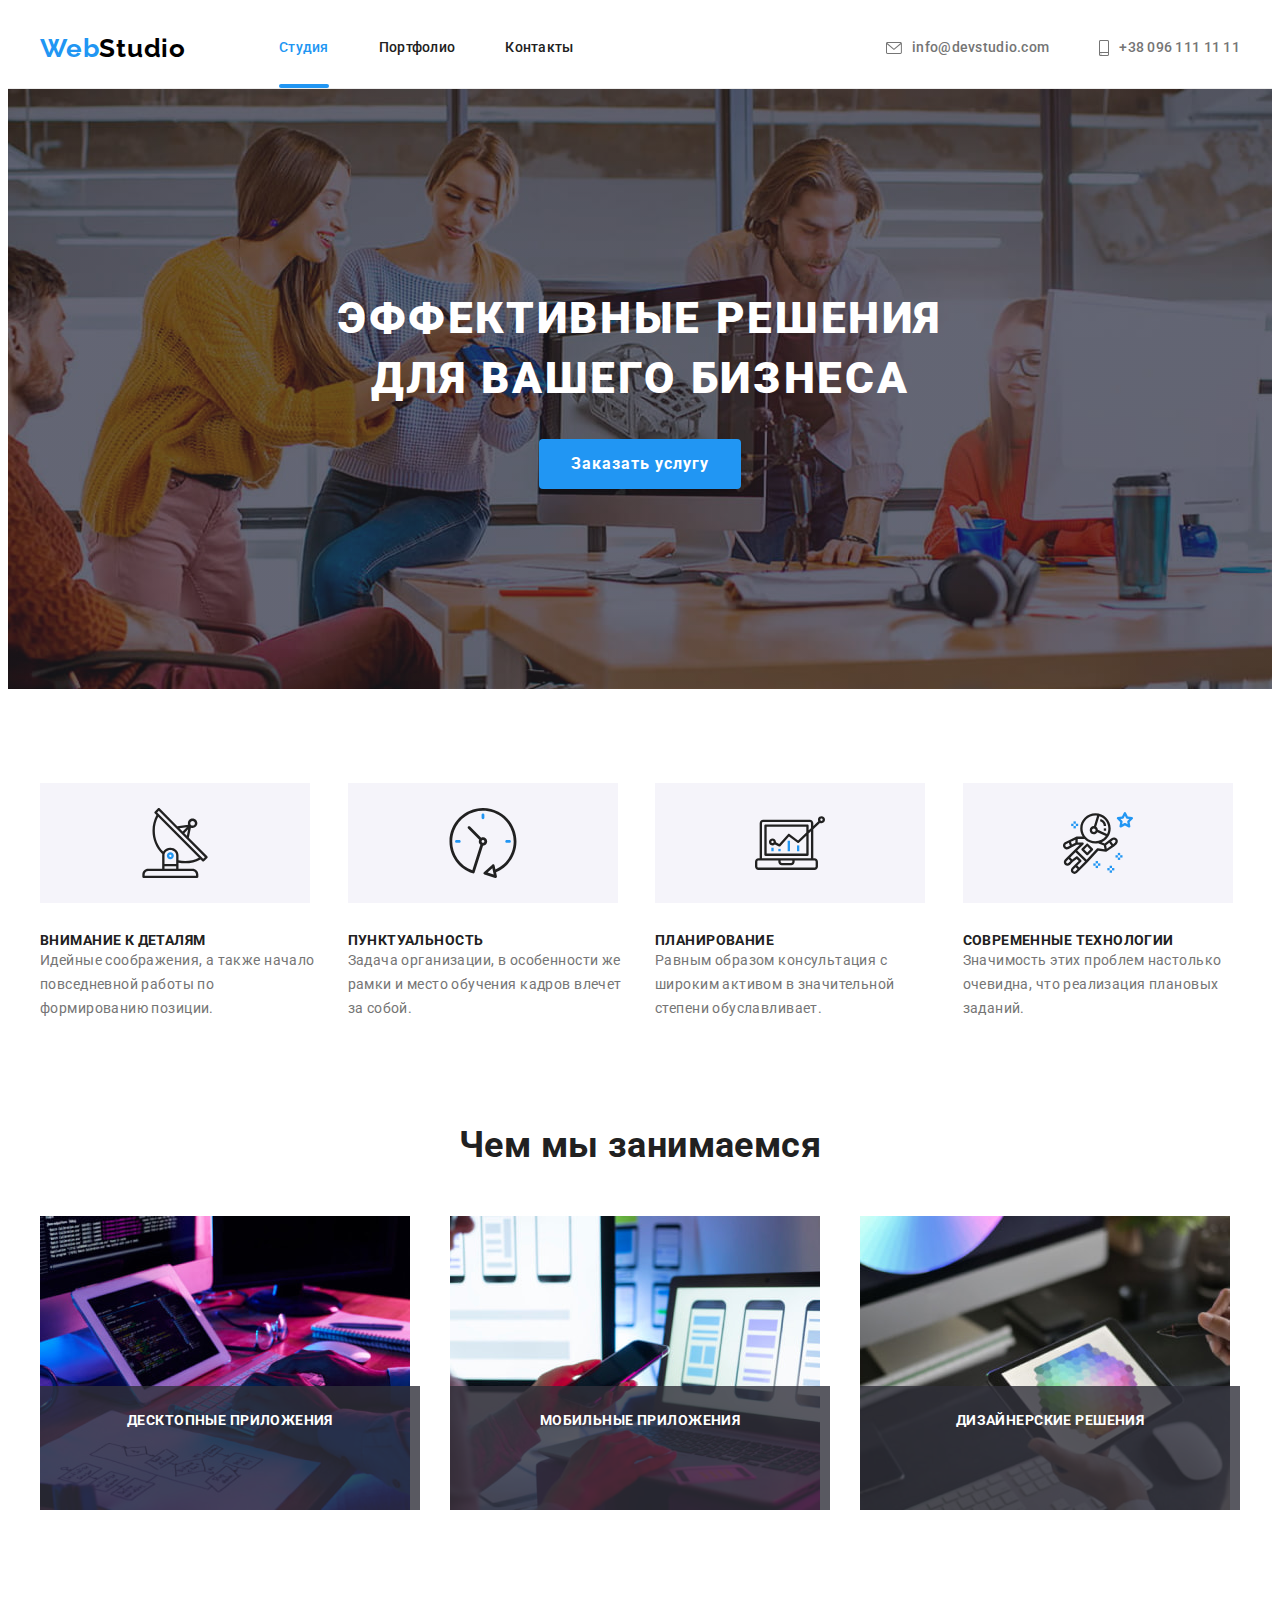
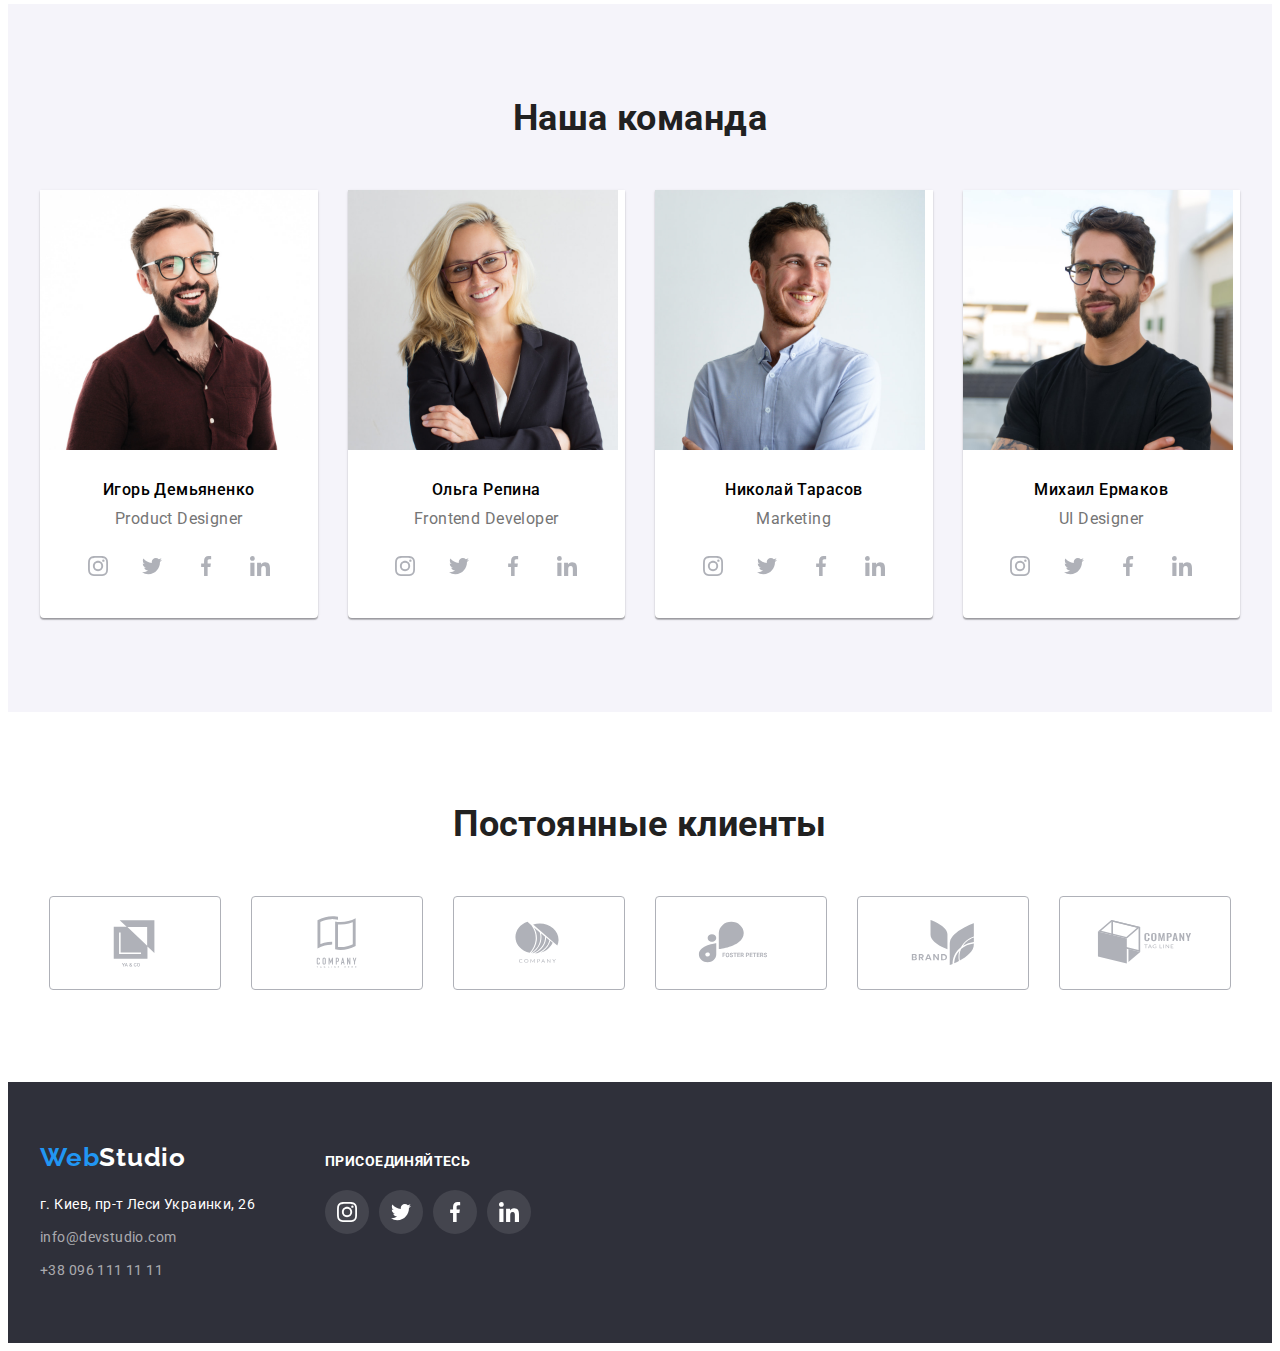
==== index.html @ 0c21b5f6 "Initial commit" ====
<!DOCTYPE html>
<html lang="en">
  <head>
    <meta charset="UTF-8" />
    <meta http-equiv="X-UA-Compatible" content="IE=edge" />
    <meta name="viewport" content="width=device-width, initial-scale=1.0" />
    <title>Web Studio</title>
    <!-- Project fonts -->
    <link rel="preconnect" href="https://fonts.googleapis.com" />
    <link rel="preconnect" href="https://fonts.gstatic.com" crossorigin />
    <link
      href="https://fonts.googleapis.com/css2?family=Raleway:wght@700&family=Roboto:wght@400;500;700;900&display=swap"
      rel="stylesheet"
    />
    <!-- Normalize -->
    <link
      rel="stylesheet"
      href="https://cdnjs.cloudflare.com/ajax/libs/modern-normalize/1.1.0/modern-normalize.min.css"
      integrity="sha512-wpPYUAdjBVSE4KJnH1VR1HeZfpl1ub8YT/NKx4PuQ5NmX2tKuGu6U/JRp5y+Y8XG2tV+wKQpNHVUX03MfMFn9Q=="
      crossorigin="anonymous"
      referrerpolicy="no-referrer"
    />
    <!-- Custom styles -->
    <link rel="stylesheet" href="./css/styles.css" />
  </head>
  <body>
    <!-- Шапка  сайту-->
    <header class="header">
      <div class="container header-container">
        <a href="./index.html" class="logo">Web<span class="logo-black">Studio</span> </a>
        <nav class="navigator">
          <ul class="list">
            <li class="item">
              <a class="link current" href="./index.html">Студия</a>
            </li>
            <li class="item">
              <a class="link" href="./portfolio.html">Портфолио</a>
            </li>
            <li class="item">
              <a class="link" href="#contacts">Контакты</a></li>
          </ul>
        </nav>
        <ul class="list contacts-list">
          <li class="contacts-item">
            <a class="contacts" href="mailto:info@devstudio.com">
              <svg class="contacts-icon" width="16px" height="12px">
                <use href="./images/sprite.svg#icon-envelope "></use>
              </svg>
              info@devstudio.com</a
            >
          </li>
          <li class="contacts-item">
            <a class="contacts" href="tel:380961111111">
              <svg class="contacts-icon" width="10px" height="16px">
                <use href="./images/sprite.svg#icon-smartphone "></use>
              </svg>
              +38 096 111 11 11</a
            >
          </li>
        </ul>
      </div>
    </header>
    <main class="main">
      <!-- Секція "герой" -->
      <section class="hero">
        <div class="container">
          <h1 class="hero-title">Эффективные решения для вашего бизнеса</h1>
          <button class="hero-btn" type="button" name="order" data-modal-open>
            Заказать услугу
          </button>
          <div class="backdrop is-hidden" data-modal>
            <div class="modal">
              <button class="modal-btn" data-modal-close>
                <svg class="modbtn" width="11px" height="11px">
                  <use href="./images/sprite.svg#icon-vector"></use>
                </svg>
              </button>
            </div>
            <!-- <div class="modal-form"></div> -->
          </div>
        </div>
      </section>
      <!-- Секція "переваги" (назва секції прихована)-->
      <section class="advantage">
        <div class="container">
          <h2 class="section-title invisible">Преимущества</h2>
          <ul class="list adv grid">
            <li class="item grid-item">
              <div class="picture-box">
                <svg class="adv-icon" width="70" height="70">
                  <use href="./images/sprite.svg#icon-antenna"></use>
                </svg>
              </div>
              <h3 class="title">Внимание к деталям</h3>
              <p class="text">
                Идейные соображения, а также начало повседневной работы по формированию позиции.
              </p>
            </li>
            <li class="item grid-item">
              <div class="picture-box">
                <svg class="adv-icon" width="70" height="70">
                  <use href="./images/sprite.svg#icon-clock"></use>
                </svg>
              </div>
              <h3 class="title">Пунктуальность</h3>
              <p class="text">
                Задача организации, в особенности же рамки и место обучения кадров влечет за собой.
              </p>
            </li>
            <li class="item grid-item">
              <div class="picture-box">
                <svg class="adv-icon" width="70" height="70">
                  <use href="./images/sprite.svg#icon-diagram"></use>
                </svg>
              </div>
              <h3 class="title">Планирование</h3>
              <p class="text">
                Равным образом консультация с широким активом в значительной степени обуславливает.
              </p>
            </li>
            <li class="item grid-item">
              <div class="picture-box">
                <svg class="adv-icon" width="70" height="70">
                  <use href="./images/sprite.svg#icon-astronaut"></use>
                </svg>
              </div>
              <h3 class="title">Современные технологии</h3>
              <p class="text">
                Значимость этих проблем настолько очевидна, что реализация плановых заданий.
              </p>
            </li>
          </ul>
        </div>
      </section>
      <!-- Секція "Чим ми займаємось" -->
      <section class="works">
        <div class="container">
          <h2 class="section-title">Чем мы занимаемся</h2>
          <ul class="list work grid">
            <li class="grid-item">
              <img class="pic" src="./images/work/img1.jpg" alt="Web development" width="370" />
              <p class="title">десктопные приложения</p>
            </li>
            <li class="grid-item">
              <img src="./images/work/img2.jpg" alt="Mobile applications" width="370" />
              <p class="title">мобильные приложения</p>
            </li>
            <li class="grid-item">
              <img src="./images/work/img3.jpg" alt="Design" width="370" />
              <p class="title">дизайнерские решения</p>
            </li>
          </ul>
        </div>
      </section>
      <!-- Секція "команда" -->
      <section class="comand">
        <div class="container">
          <h2 class="section-title">Наша команда</h2>
          <ul class="list ccards grid">
            <li class="ccard grid-item">
              <img src="./images/comand/img1.jpg" alt="photo by Igor Demyanenko" width="270" />
              <div class="person">
                <h3 class="name">Игорь Демьяненко</h3>
                <p class="prof" lang="en">Product Designer</p>
                <ul class="social list">
                  <li class="social-item">
                    <a
                      class="social-link"
                      href=""
                      target="_blank"
                      rel="noopener noreferrer"
                      aria-label="Instagram"
                    >
                      <svg class="social-icon" width="20" height="20">
                        <use href="./images/sprite.svg#icon-instagram"></use>
                      </svg>
                    </a>
                  </li>
                  <li class="social-item">
                    <a
                      class="social-link"
                      href=""
                      target="_blank"
                      rel="noopener noreferrer"
                      aria-label="twitter"
                    >
                      <svg class="social-icon" width="20" height="20">
                        <use href="./images/sprite.svg#icon-twitter"></use>
                      </svg>
                    </a>
                  </li>
                  <li class="social-item">
                    <a
                      class="social-link"
                      href=""
                      target="_blank"
                      rel="noopener noreferrer"
                      aria-label="facebook"
                    >
                      <svg class="social-icon" width="20" height="20">
                        <use href="./images/sprite.svg#icon-facebook"></use>
                      </svg>
                    </a>
                  </li>
                  <li class="social-item">
                    <a
                      class="social-link"
                      href=""
                      target="_blank"
                      rel="noopener noreferrer"
                      aria-label="linkedin"
                    >
                      <svg class="social-icon" width="20" height="20">
                        <use href="./images/sprite.svg#icon-linkedin"></use>
                      </svg>
                    </a>
                  </li>
                </ul>
              </div>
            </li>
            <li class="ccard grid-item">
              <img src="./images/comand/img2.jpg" alt="photo by Olga Repina" width="270" />
              <div class="person">
                <h3 class="name">Ольга Репина</h3>
                <p class="prof" lang="en">Frontend Developer</p>
                <ul class="social list">
                  <li class="social-item">
                    <a
                      class="social-link"
                      href=""
                      target="_blank"
                      rel="noopener noreferrer"
                      aria-label="Instagram"
                    >
                      <svg class="social-icon" width="20" height="20">
                        <use href="./images/sprite.svg#icon-instagram"></use>
                      </svg>
                    </a>
                  </li>
                  <li class="social-item">
                    <a
                      class="social-link"
                      href=""
                      target="_blank"
                      rel="noopener noreferrer"
                      aria-label="twitter"
                    >
                      <svg class="social-icon" width="20" height="20">
                        <use href="./images/sprite.svg#icon-twitter"></use>
                      </svg>
                    </a>
                  </li>
                  <li class="social-item">
                    <a
                      class="social-link"
                      href=""
                      target="_blank"
                      rel="noopener noreferrer"
                      aria-label="facebook"
                    >
                      <svg class="social-icon" width="20" height="20">
                        <use href="./images/sprite.svg#icon-facebook"></use>
                      </svg>
                    </a>
                  </li>
                  <li class="social-item">
                    <a
                      class="social-link"
                      href=""
                      target="_blank"
                      rel="noopener noreferrer"
                      aria-label="linkedin"
                    >
                      <svg class="social-icon" width="20" height="20">
                        <use href="./images/sprite.svg#icon-linkedin"></use>
                      </svg>
                    </a>
                  </li>
                </ul>
              </div>
            </li>
            <li class="ccard grid-item">
              <img src="./images/comand/img3.jpg" alt="photo by Nikolai Tarasov" width="270" />
              <div class="person">
                <h3 class="name">Николай Тарасов</h3>
                <p class="prof" lang="en">Marketing</p>
                <ul class="social list">
                  <li class="social-item">
                    <a
                      class="social-link"
                      href=""
                      target="_blank"
                      rel="noopener noreferrer"
                      aria-label="Instagram"
                    >
                      <svg class="social-icon" width="20" height="20">
                        <use href="./images/sprite.svg#icon-instagram"></use>
                      </svg>
                    </a>
                  </li>
                  <li class="social-item">
                    <a
                      class="social-link"
                      href=""
                      target="_blank"
                      rel="noopener noreferrer"
                      aria-label="twitter"
                    >
                      <svg class="social-icon" width="20" height="20">
                        <use href="./images/sprite.svg#icon-twitter"></use>
                      </svg>
                    </a>
                  </li>
                  <li class="social-item">
                    <a
                      class="social-link"
                      href=""
                      target="_blank"
                      rel="noopener noreferrer"
                      aria-label="facebook"
                    >
                      <svg class="social-icon" width="20" height="20">
                        <use href="./images/sprite.svg#icon-facebook"></use>
                      </svg>
                    </a>
                  </li>
                  <li class="social-item">
                    <a
                      class="social-link"
                      href=""
                      target="_blank"
                      rel="noopener noreferrer"
                      aria-label="linkedin"
                    >
                      <svg class="social-icon" width="20" height="20">
                        <use href="./images/sprite.svg#icon-linkedin"></use>
                      </svg>
                    </a>
                  </li>
                </ul>
              </div>
            </li>
            <li class="ccard grid-item">
              <img src="./images/comand/img4.jpg" alt="photo by Mikhail Ermakov" width="270" />
              <div class="person">
                <h3 class="name">Михаил Ермаков</h3>
                <p class="prof" lang="en">UI Designer</p>
                <ul class="social list">
                  <li class="social-item">
                    <a
                      class="social-link"
                      href=""
                      target="_blank"
                      rel="noopener noreferrer"
                      aria-label="Instagram"
                    >
                      <svg class="social-icon" width="20" height="20">
                        <use href="./images/sprite.svg#icon-instagram"></use>
                      </svg>
                    </a>
                  </li>
                  <li class="social-item">
                    <a
                      class="social-link"
                      href=""
                      target="_blank"
                      rel="noopener noreferrer"
                      aria-label="twitter"
                    >
                      <svg class="social-icon" width="20" height="20">
                        <use href="./images/sprite.svg#icon-twitter"></use>
                      </svg>
                    </a>
                  </li>
                  <li class="social-item">
                    <a
                      class="social-link"
                      href=""
                      target="_blank"
                      rel="noopener noreferrer"
                      aria-label="facebook"
                    >
                      <svg class="social-icon" width="20" height="20">
                        <use href="./images/sprite.svg#icon-facebook"></use>
                      </svg>
                    </a>
                  </li>
                  <li class="social-item">
                    <a
                      class="social-link"
                      href=""
                      target="_blank"
                      rel="noopener noreferrer"
                      aria-label="linkedin"
                    >
                      <svg class="social-icon" width="20" height="20">
                        <use href="./images/sprite.svg#icon-linkedin"></use>
                      </svg>
                    </a>
                  </li>
                </ul>
              </div>
            </li>
          </ul>
        </div>
      </section>
      <!-- Секція "Постійні клієнти" -->
      <section class="clients">
        <div class="container">
          <h2 class="section-title">Постоянные клиенты</h2>
          <ul class="list">
            <li class="item">
              <a class="link" href="">
                <svg class="clients-icon" width="106" height="60">
                  <use href="./images/sprite.svg#icon-logo1"></use>
                </svg>
              </a>
            </li>
            <li class="item">
              <a class="link" href="">
                <svg class="clients-icon" width="106" height="60">
                  <use href="./images/sprite.svg#icon-logo2"></use>
                </svg>
              </a>
            </li>
            <li class="item">
              <a class="link" href="">
                <svg class="clients-icon" width="106" height="60">
                  <use href="./images/sprite.svg#icon-logo3"></use>
                </svg>
              </a>
            </li>
            <li class="item">
              <a class="link" href="">
                <svg class="clients-icon" width="106" height="60">
                  <use href="./images/sprite.svg#icon-logo4"></use>
                </svg>
              </a>
            </li>
            <li class="item">
              <a class="link" href="">
                <svg class="clients-icon" width="106" height="60">
                  <use href="./images/sprite.svg#icon-logo5"></use>
                </svg>
              </a>
            </li>
            <li class="item">
              <a class="link" href="">
                <svg class="clients-icon" width="106" height="60">
                  <use href="./images/sprite.svg#icon-logo6"></use>
                </svg>
              </a>
            </li>
          </ul>
        </div>
      </section>
    </main>
    <!-- Підвал сайту -->
    <footer class="footer">
      <div class="container">
        <div class="address-container">
          <a class="logo" href="./index.html">Web<span class="logo-white">Studio</span> </a>
          <address class="address" id="contacts">
            <ul class="list ads">
              <li class="item">
                <a
                  class="map"
                  href="//goo.gl/maps/XvVAJL7zwZZcy64VA"
                  target="_blank"
                  rel="noopener noreferrer"
                  >г. Киев, пр-т Леси Украинки, 26</a
                >
              </li>
              <li class="item">
                <a class="mail" href="mailto:info@devstudio.com">info@devstudio.com</a>
              </li>
              <li class="item">
                <a class="tel" href="tel:380961111111">+38 096 111 11 11</a>
              </li>
            </ul>
          </address>
        </div>
        <div class="call">
          <h3 class="call-title">Присоединяйтесь</h3>
          <ul class="list">
            <li class="item">
              <a
                class="call-link"
                href=""
                target="_blank"
                rel="noopener noreferrer"
                aria-label="Instagram"
              >
                <svg class="call-icon" width="20" height="20">
                  <use href="./images/sprite.svg#icon-instagram"></use>
                </svg>
              </a>
            </li>
            <li class="item">
              <a
                class="call-link"
                href=""
                target="_blank"
                rel="noopener noreferrer"
                aria-label="twitter"
              >
                <svg class="call-icon" width="20" height="20">
                  <use href="./images/sprite.svg#icon-twitter"></use>
                </svg>
              </a>
            </li>
            <li class="item">
              <a
                class="call-link"
                href=""
                target="_blank"
                rel="noopener noreferrer"
                aria-label="facebook"
              >
                <svg class="call-icon" width="20" height="20">
                  <use href="./images/sprite.svg#icon-facebook"></use>
                </svg>
              </a>
            </li>
            <li class="item">
              <a
                class="call-link"
                href=""
                target="_blank"
                rel="noopener noreferrer"
                aria-label="linkedin"
              >
                <svg class="call-icon" width="20" height="20">
                  <use href="./images/sprite.svg#icon-linkedin"></use>
                </svg>
              </a>
            </li>
          </ul>
        </div>
      </div>
    </footer>
    <script src="./js/modal.js"></script>
  </body>
</html>
---- css/styles.css ----
:root {
    /*    Шрифти    */
    --primary-font: 'Roboto',  sans-serif;
    --secondary-font: 'Raleway', sans-serif;
    /*    Колір тексту    */
    --primary-text-color: #212121;
    --secondary-text-color: #757575;
    --third-text-color: #FFFFFF;
    --accent-color: #2196f3;
    /*    Колір фону    */
    --primary-bg-color: #FFFFFF;
    --secondary-bg-color: #F5F4FA;
    /*    Сітка    */
    --items: 2;
    --indent: 30px;
    /*  Час затримки анімації*/
    --timing-function: cubic-bezier(0.4, 0, 0.2, 1);
}

body {
    background-color:var(--primary-bg-color);
    font-family: var(--primary-font);
    font-size: 14px;
    line-height: 1.17;
    letter-spacing: 0.03em;
 }
 h1, h2, h3, h4, h5, h6, p{
     margin: 0;
 }
 img{
     display: block;
    max-width: 100%;
    height: auto;
 }
 html{
     scroll-behavior: smooth;
 }

.container{
    /* outline: 1px solid red; */
    width: 1200px;
    padding-left: 15px;
    padding-right: 15px;
    margin-left: auto;
    margin-right: auto;
}
.list{ 
    list-style: none;
    padding: 0;
    margin: 0;
}
.grid{
    display: flex;
    flex-wrap: wrap;
    gap: var(--indent);
}
.grid-item {
    flex-basis: calc((100% - (var(--items) - 1) * var(--indent)) / var(--items));
} 

/* ============================== */
/*          H e a d e r           */
/* ============================== */

.header {
    background: var(--primary-bg-color);
    border-bottom: 1px solid #ECECEC;
}

.header-container{
    display: flex;
    align-items: center;
}
/* логотип */
.logo {
    color: var(--accent-color);
    font-family: var(--secondary-font);
    font-weight: 700;
    font-size: 26px;
    line-height: 1.19;
    letter-spacing: 0.03em;
    text-decoration: none;
}
.header .logo{
    margin-right: 93px;
}
.logo-black {
    color: black;
}
.logo-white {
    color: white;
}

/* меню навігатора */
.navigator .list{
    display: flex;
    align-items: center;
    justify-content: center;
}
.navigator .item {
    margin-right: 50px;
}
.navigator .item:last-child{
    margin: 0;
}
.navigator .link {
    position: relative;
    display: block;
    padding-top: 32px;
    padding-bottom: 32px;

    color: var(--primary-text-color);
    font-weight: 500;
    line-height: 1.14;
    letter-spacing: 0.02em;
    text-decoration: none;

    transition: color 250ms var(--timing-function);
}
.navigator .link:hover,
.navigator .link:focus,
.navigator .current {
    color: var(--accent-color);
}
.navigator .current::after {
    content: "";
    position: absolute;
    bottom:0;
    left:0;
    
    width: 100%;
    height: 4px;
    border-radius: 2px;
    background-color: var(--accent-color);
}


/* контакти */
.contacts-list {
    display: flex;
    margin-left: auto;
    align-items: center;
}
.contacts {
    display: flex;
    align-items: center;
    justify-content: space-between;
    padding-top: 32px;
    padding-bottom: 32px;

    font-weight: 500;
    line-height: 1.14;
    letter-spacing: 0.02em;
    list-style: none;
    text-decoration: none;
    color: var(--secondary-text-color);

    transition: color 250ms var(--timing-function);
}
.contacts:hover,
.contacts:focus {
    color: var(--accent-color);
}
.contacts-item:first-child{
    margin-right: 50px;
}
.contacts-icon{
    fill: currentColor;
    margin-right: 10px;
}


/* ============================== */
/*            M a i n             */ 
/* ============================== */

/* Секція "герой" */
.hero { 
    max-width: 1600px;
    margin-left: auto;
    margin-right: auto;
    padding-top: 200px;
    padding-bottom: 200px;
    text-align: center;
    background-color: #2F303A;
    background-image: linear-gradient(to bottom, rgba(47, 48, 58, 0.4), rgba(47, 48, 58, 0.4)), url('../images/bg/hero.jpg');
    background-repeat: no-repeat;
    background-position: center;
    background-size: cover;
    }
.hero-title { 
    margin-right: auto;
    margin-left: auto;
    width: 696px;
    margin-bottom: 30px;

    font-weight: 900;
    font-size: 44px;
    line-height: 1.36;
    text-align: center;
    letter-spacing: 0.06em;
    text-transform: uppercase;
    color: var(--third-text-color);
}
.hero-btn {
    display: inline-block;
    min-width: 200px;
    border-radius: 4px;
    padding: 10px 32px;
    border: none;

    font-family:inherit;
    font-weight: 700;
    font-size: 16px;
    line-height: 1.88;
    letter-spacing: 0.06em;
    cursor: pointer;
    background-color: var(--accent-color);
    color: var(--third-text-color);
    box-shadow: 0px 4px 4px rgba(0, 0, 0, 0.15);
}
/* - - - - - - - - - -  */
/*    Модальне вікно    */
/* - - - -- - - - - - - */

.backdrop {
    position: fixed;
    top: 0;
    left: 0;
    width: 100%;
    height: 100%;
    background-color: rgba(0, 0, 0, 0.2);

    opacity: 1;
    transition: opasity 250ms var(--timing-function),
    visibility 250ms var(--timing-function);
}
.backdrop.is-hidden{
    opacity: 0;
    visibility: hidden;
    pointer-events: none;
}
.backdrop.is-hidden .modal {
    transform: translate(-50%, -50%) scale(0.9);
}
.modal {
    position: absolute;
    top: 50%;
    left: 50%;

    height: 580px;
    width: 530px;
    background-color: #fff;
    border-radius: 4px;

    transform: translate(-50%, -50%) scale(1);

    transition: transform 250ms var(--timing-function);
}
.modal-btn{
    position:absolute;
    top: 8px;
    right:8px;
    display: flex;
    align-items: center;
    justify-content: center;
    width: 30px;
    height: 30px;
    padding: 0;
    border-radius: 50%;
    cursor: pointer;
    border: 1px solid rgba(0, 0, 0, 0.1);
    background-color: transparent;
}

/* Назви секцій  */
.section-title {
    font-weight: 700;
    font-size: 36px;
    line-height: 1.16;
    text-align: center;
    color: var(--primary-text-color);
}

/* Секція "Переваги" */
.advantage {
    padding-top: 94px;
    padding-bottom: 94px;
}
.invisible {
    position: absolute;
    white-space: nowrap;
    width: 1px;
    height: 1px;
    overflow: hidden;
    border: 0;
    padding: 0;
    clip: rect(0 0 0 0);
    clip-path: inset(50%);
    margin: -1px;
}
.picture-box{
    display: flex;
    align-items: center;
    justify-content: center;
    background-color: #F5F4FA;
    width: 270px;
    height: 120px;
    margin-bottom: 30px;
}
.adv-icon{
    fill: var(--primary-text-color);
    --color2: var(--accent-color);
}
.adv,
.work,
.ccards {
    display: flex;
    align-items: center;
    justify-content: space-between;
}
.adv .item{
    --items:4;
    width: 270px;
}
.adv .item{
margin-bottom: 10px;
color: var(--primary-text-color);
}
.adv .title,
.works .title, 
.call-title{ 
    font-weight: 700;
    font-size: 14px;
    line-height: 1.14;
    text-transform: uppercase; 
} 

.adv .text {
    line-height: 1.71;
    color:var(--secondary-text-color);
}

/* Секція "Чим ми займаємось" */
.works{
    padding-bottom: 94px;
}
.work .grid-item{
    position: relative;
    --items:3;
}
.works .section-title,
.comand .section-title,
.clients .section-title {
    margin-bottom: 50px;
}
.work .title{
    position: absolute;
    bottom:0;
    left:0;

    content: "";
    
    text-align: center;
    padding: 27px 0;
    width: 100%;
    height: 70px;
    color: var(--third-text-color);
    background-color: rgba(47, 48, 58, 0.8);
}

/* Секція "Команда" */
.comand {
    padding-top: 94px;
    padding-bottom: 94px;
    background: var(--secondary-bg-color);
}
.ccard{
    --items:4;
    background: var(--primary-bg-color);
    box-shadow: 0px 1px 3px rgba(0, 0, 0, 0.12),
    0px 1px 1px rgba(0, 0, 0, 0.14),
    0px 2px 1px rgba(0, 0, 0, 0.2);
    border-radius: 0px 0px 4px 4px;
}
.person{
    padding-top: 30px;
    padding-bottom: 30px;
}
.name {
    margin-bottom: 10px;
    font-weight: 500;
    font-size: 16px;
    line-height: 1.19;
    text-align: center;
}
.prof {
    margin-bottom: 16px;
    font-size: 16px;
    line-height: 1.19;
    text-align: center;    
    color: var(--secondary-text-color);
}
/* Секція "Команда" - Соц.мережі */
.social {
    display: flex;
    align-items: center;
    justify-content: center;
}

.social-link {
    display: flex;
    align-items: center;
    justify-content: center;
    width: 44px;
    height: 44px;
    border-radius: 50%;
    background-color: var(--primary-bg-color);

    transition: color 250ms var(--timing-function);
}

.social-link:hover,
.social-link:focus {
    background-color: var(--accent-color);
}
.social-icon {
    fill: #AFB1B8;
    transition: fill 250ms var(--timing-function);
}
.social-link:hover .social-icon,
.social-link:focus .social-icon {
    fill: var(--third-text-color);
}

.social-item {
    margin-right: 10px;
}

.social-item:last-child {
    margin-right: 0;
}



/* Секція "Постійні клієнти" */
.clients{
    padding-top: 92px;
    padding-bottom: 92px;
}
.clients .list{
    display: flex;
    align-items: center;
    justify-content: center;
}
.clients .item {
    margin-right: 30px;
}

.clients .item:last-child {
    margin-right: 0;
}
.clients .link{
    display: flex;
    align-items: center;
    justify-content: center;
    width: 170px;
    height: 92px;

    border: 1px solid #AFB1B8;
    border-radius: 4px;

    transition: border-color 250ms var(--timing-function);
}
.clients .link:hover,
.clients .link:focus{
    border-color: var(--accent-color);
}
.clients-icon{
    fill: #AFB1B8;
    transition: fill 250ms var(--timing-function);
}
.clients .link:hover .clients-icon,
.clients .link:focus .clients-icon{
    fill: var(--accent-color);
}


/* ============================== */
/*         F o o t e r            */
/* ============================== */

.footer {
    display: flex;
    align-items:center;
    justify-content: center;
    flex-wrap: wrap;
    
    padding-top: 60px;
    padding-bottom: 60px;

    background: #2F303A;
}
.footer .container {
    display: flex;
    align-items: baseline;
}
.address-container{
    margin-right: 70px;
}
.footer .logo{
    display: inline-block;
    margin-bottom: 20px;
}
.address {
    line-height: 1.71;
    font-style: normal;
}
.ads .item{
    display: block;
    margin-bottom: 9px;
}
.ads .item:last-child{
    margin-bottom: 0;
}
.map {
    text-decoration: none;
    color:var(--third-text-color);
}
.mail, .tel{
    text-decoration: none;
    color: rgba(255, 255, 255, 0.6);
}

/*  Присоединяйтесь */

.call .list{
    display: flex;
    align-items: center;
    justify-content: center;
}
.call-title{
    margin-bottom: 20px;
    color: var(--third-text-color);
}
.call-link {
    display: flex;
    align-items: center;
    justify-content: center;
    width: 44px;
    height: 44px;
    border-radius: 50%;
    background-color: rgb(255, 255, 255, 0.1);

    transition: background-color 250ms var(--timing-function);
}
.call-link:hover,
.call-link:focus {
    background-color: var(--accent-color);
}
.call-icon {
    fill: var(--third-text-color);
    transition: fill 250ms var(--timing-function);
}
.call-link:hover .call-icon,
.call-link:focus .call-icon {
    fill: var(--third-text-color);
}
.call .item {
    margin-right: 10px; 
}
.call .item:last-child {
    margin-right: 0;
}



/* ============================== */
/*      P o r t f o l i o         */
/* ============================== */

.portfolio {
    padding-top: 94px;
    padding-bottom: 94px;
}

/* Портфолио - кнопки */
.button{
    display: flex;
    align-items: center;
    justify-content: center;
    margin-bottom: 50px;
}
.button .item{
    margin-right: 8px;
}
.button .item:last-child{
    margin-right: 0;
}
.btn {
    padding: 6px 22px;
    border: none;

    font-family: inherit;
    font-weight: 500;
    font-size: 16px;
    line-height: 1.86;
    text-align: center;
    color: var(--primary-text-color);
    background-color: var(--secondary-bg-color);
    border-radius: 4px;
    
    transition: background-color 250ms var(--timing-function),
        color 250ms var(--timing-function),
        box-shadow 250ms var(--timing-function);
}
.btn:hover, 
.btn:focus {
    color: var(--third-text-color);
    background-color: var(--accent-color);
    box-shadow: 0px 3px 1px rgba(0, 0, 0, 0.1),
    0px 1px 2px rgba(0, 0, 0, 0.08),
    0px 2px 2px rgba(0, 0, 0, 0.12);
    border-radius: 4px;
    cursor:pointer;
}
.btn.current {
    color: var(--third-text-color);
    background-color: var(--accent-color);
}

/* Портфоліо - картки */
.cards{
    --items: 3;    
}
.cards .item{
    background: var(--primary-bg-color);    
}
.text-bloc{
    padding: 20px 24px;
    border: 1px solid  #EEEEEE;
    border-top: 0; 
}
.card-thumb{
    position: relative;
    overflow: hidden;
}
.card-overlay{
    position: absolute;
    top: 0;
    left: 0;
    width: 100%;
    height: 100%;
    background-color: rgba(33, 150, 243, 0.9);
    
    transform: translateY(101%);
    transition: transform 250ms var(--timing-function);
}
.portfolio .card:hover .card-overlay,
.portfolio .card:focus .card-overlay {
    transform: translateY(0);
}
.blue-text{
    position: absolute;
    top: 0;
    left: 0;
        
    font-size: 18px;
    line-height: 1.56;
    letter-spacing: 0.03em;

    padding: 63px 24px;
    width: 100%;
    height: 100%;
    color: var(--third-text-color);
}
.portfolio .card{
    text-decoration: none;
    transition: box-shadow 250ms var(--timing-function);
}
.portfolio .card:hover,
.portfolio .card:focus{
    display: block;
    box-shadow: 0px 4px 4px 0px rgba(0, 0, 0, 0.25);
}
.card-title{
    margin-bottom: 4px;

    font-weight: 700;
    font-size: 18px;
    line-height: 2;
    letter-spacing: 0.06em;
    color: var(--primary-text-color)
}
.card-type{
    font-size: 16px;
    line-height: 1.88;
    color: var(--secondary-text-color);
}
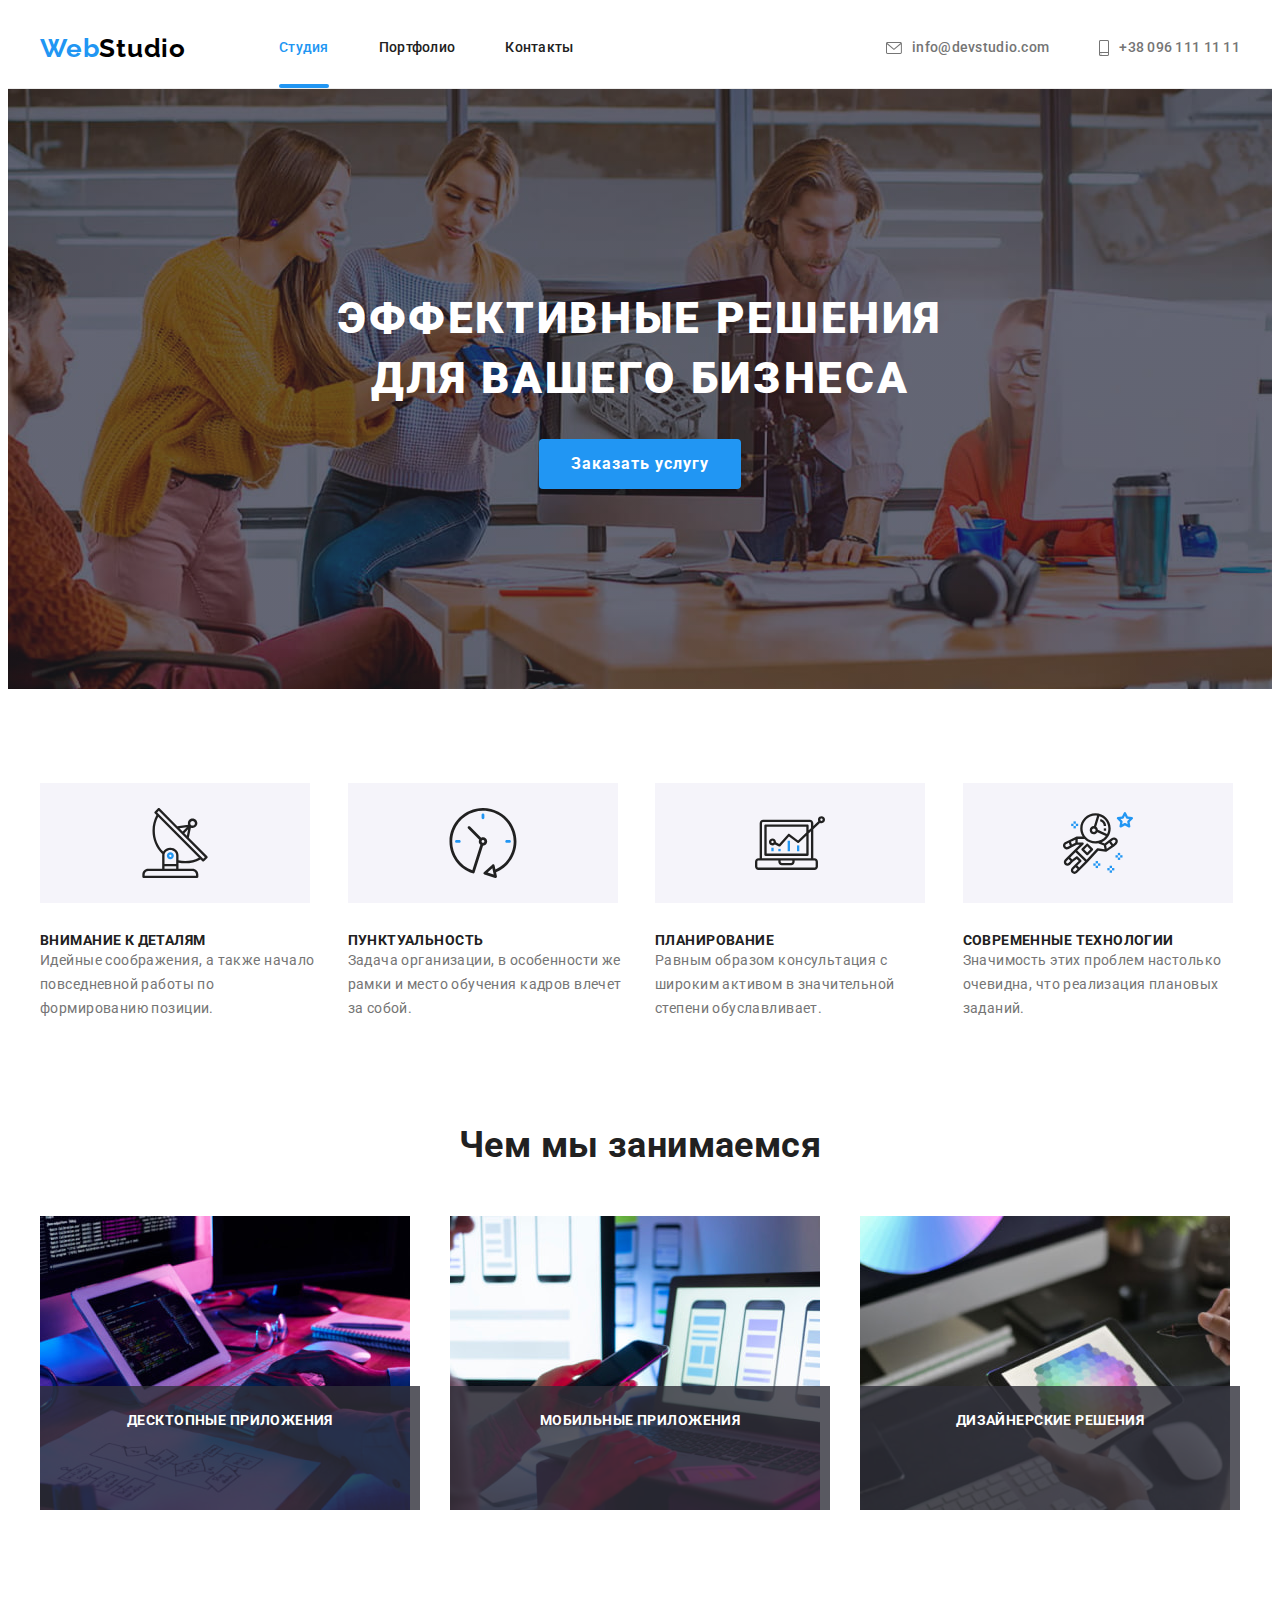
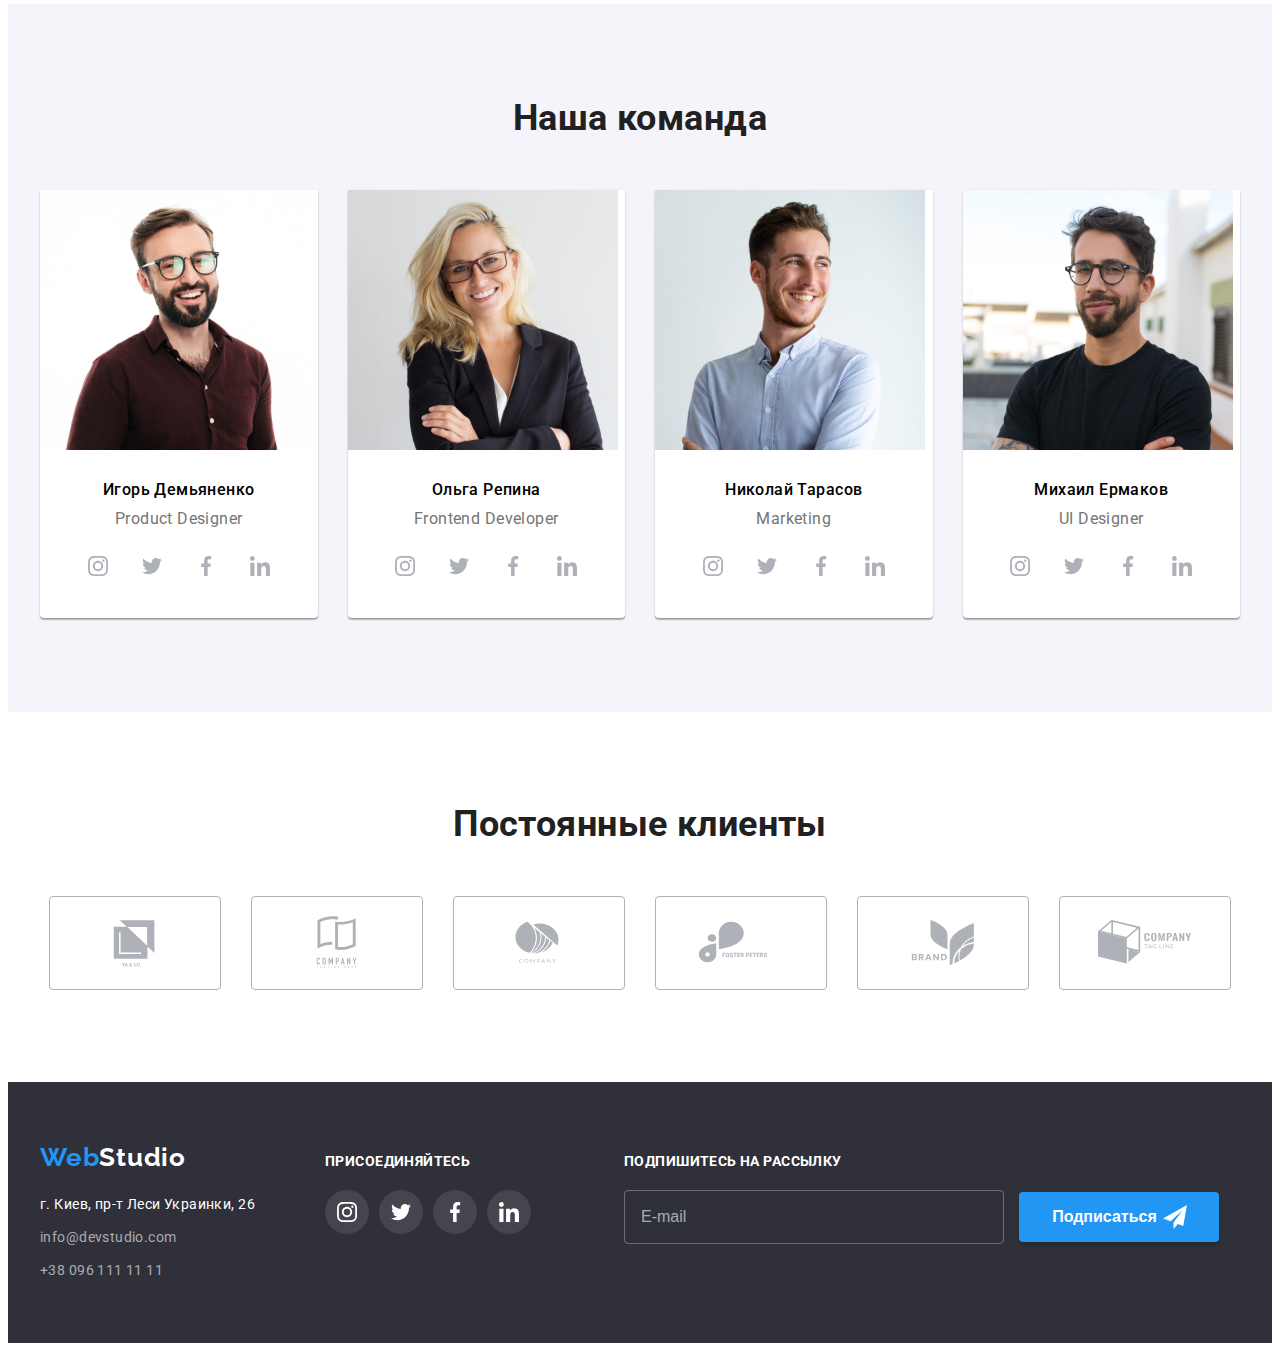
==== commit 46f7a5a5: "add svg icons" ====
--- a/index.html
+++ b/index.html
@@ -37,7 +37,8 @@
               <a class="link" href="./portfolio.html">Портфолио</a>
             </li>
             <li class="item">
-              <a class="link" href="#contacts">Контакты</a></li>
+              <a class="link" href="#contacts">Контакты</a>
+            </li>
           </ul>
         </nav>
         <ul class="list contacts-list">
@@ -537,8 +538,29 @@
             </li>
           </ul>
         </div>
+        <div class="mailing">
+          <h3 class="mailing-title">Подпишитесь на рассылку</h3>
+          <form class="js-speaker-form">
+            <input type="email" class="mail-input" name="email" placeholder="E-mail" />
+            
+            <button type="submit" class="mail-btn" >
+              <p>Подписаться</p>
+              <svg class="mail-icon" width="24" height="24">
+                <use href="./images/sprite.svg#icon-send"></use>
+              </svg>
+            </button>
+          </form> 
+        </div>
       </div>
     </footer>
     <script src="./js/modal.js"></script>
+    <script>
+      (() => {
+        document.querySelector('.js-speaker-form').addEventListener('submit', e => {
+          e.preventDefault();
+          new FormData(e.currentTarget).forEach((value, name) => console.log('${name}: ${value}'));
+        });
+      })();
+    </script>
   </body>
 </html>
--- a/css/styles.css
+++ b/css/styles.css
@@ -10,6 +10,7 @@
     /*    Колір фону    */
     --primary-bg-color: #FFFFFF;
     --secondary-bg-color: #F5F4FA;
+    --third-bg-color: #2F303A;
     /*    Сітка    */
     --items: 2;
     --indent: 30px;
@@ -182,7 +183,7 @@
     padding-top: 200px;
     padding-bottom: 200px;
     text-align: center;
-    background-color: #2F303A;
+    background-color: var(--third-bg-color);
     background-image: linear-gradient(to bottom, rgba(47, 48, 58, 0.4), rgba(47, 48, 58, 0.4)), url('../images/bg/hero.jpg');
     background-repeat: no-repeat;
     background-position: center;
@@ -329,7 +330,8 @@
 }
 .adv .title,
 .works .title, 
-.call-title{ 
+.call-title,
+.mailing-title{ 
     font-weight: 700;
     font-size: 14px;
     line-height: 1.14;
@@ -499,7 +501,7 @@
     padding-top: 60px;
     padding-bottom: 60px;
 
-    background: #2F303A;
+    background: var(--third-bg-color);
 }
 .footer .container {
     display: flex;
@@ -533,13 +535,16 @@
 }
 
 /*  Присоединяйтесь */
-
+.call{
+    margin-right: 93px;
+}
 .call .list{
     display: flex;
     align-items: center;
     justify-content: center;
 }
-.call-title{
+.call-title,
+.mailing-title{
     margin-bottom: 20px;
     color: var(--third-text-color);
 }
@@ -573,7 +578,67 @@
     margin-right: 0;
 }
 
-
+/*    Підписатись на розсилку */
+.mail-input::placeholder{
+color:rgba(255, 255, 255, 0.6);
+font-size: 16px;
+line-height: 1.25;
+
+}
+.mail-input:not(:placeholder-shown) {
+    background-color: transparent;
+    color: rgba(255, 255, 255, 0.9);
+}
+
+
+.mail-input {
+    height: 50px;
+    min-width: 360px;
+    padding-left: 16px;
+    border: 1px solid rgba(255, 255, 255, 0.3);
+    border-radius: 4px;
+    background-color: transparent;
+    margin-right: 12px;
+    margin-bottom: 10px;
+    font-size: 16px;
+    line-height: 1.25;
+    color:rgba(255, 255, 255, 0.3);
+}
+.mail-input:checked{
+    background-color: transparent;
+    border: none;
+    padding-left: 10px;
+}
+/* .mail-input input {
+    background-color: var(--third-bg-color);
+    padding-left: 10px;
+    color: red;
+    text-align: right;
+} */
+.mail-btn{
+    position: relative;
+
+    height: 50px;
+    min-width: 200px;
+    padding: 10px 60px 10px 30px;
+
+    font-weight: 700;
+    font-size: 16px;
+    line-height: 30px;
+    color: var(--third-text-color);
+
+    background: var(--accent-color);
+    box-shadow: 0px 4px 4px rgba(0, 0, 0, 0.15);
+    border-radius: 4px;
+    border: none;
+}
+.mail-icon{
+    position: absolute;
+    top:50%;
+    right: 10%;
+    transform: translate(-50%,-50%);
+    fill:#FFFFFF;
+}
 
 /* ============================== */
 /*      P o r t f o l i o         */
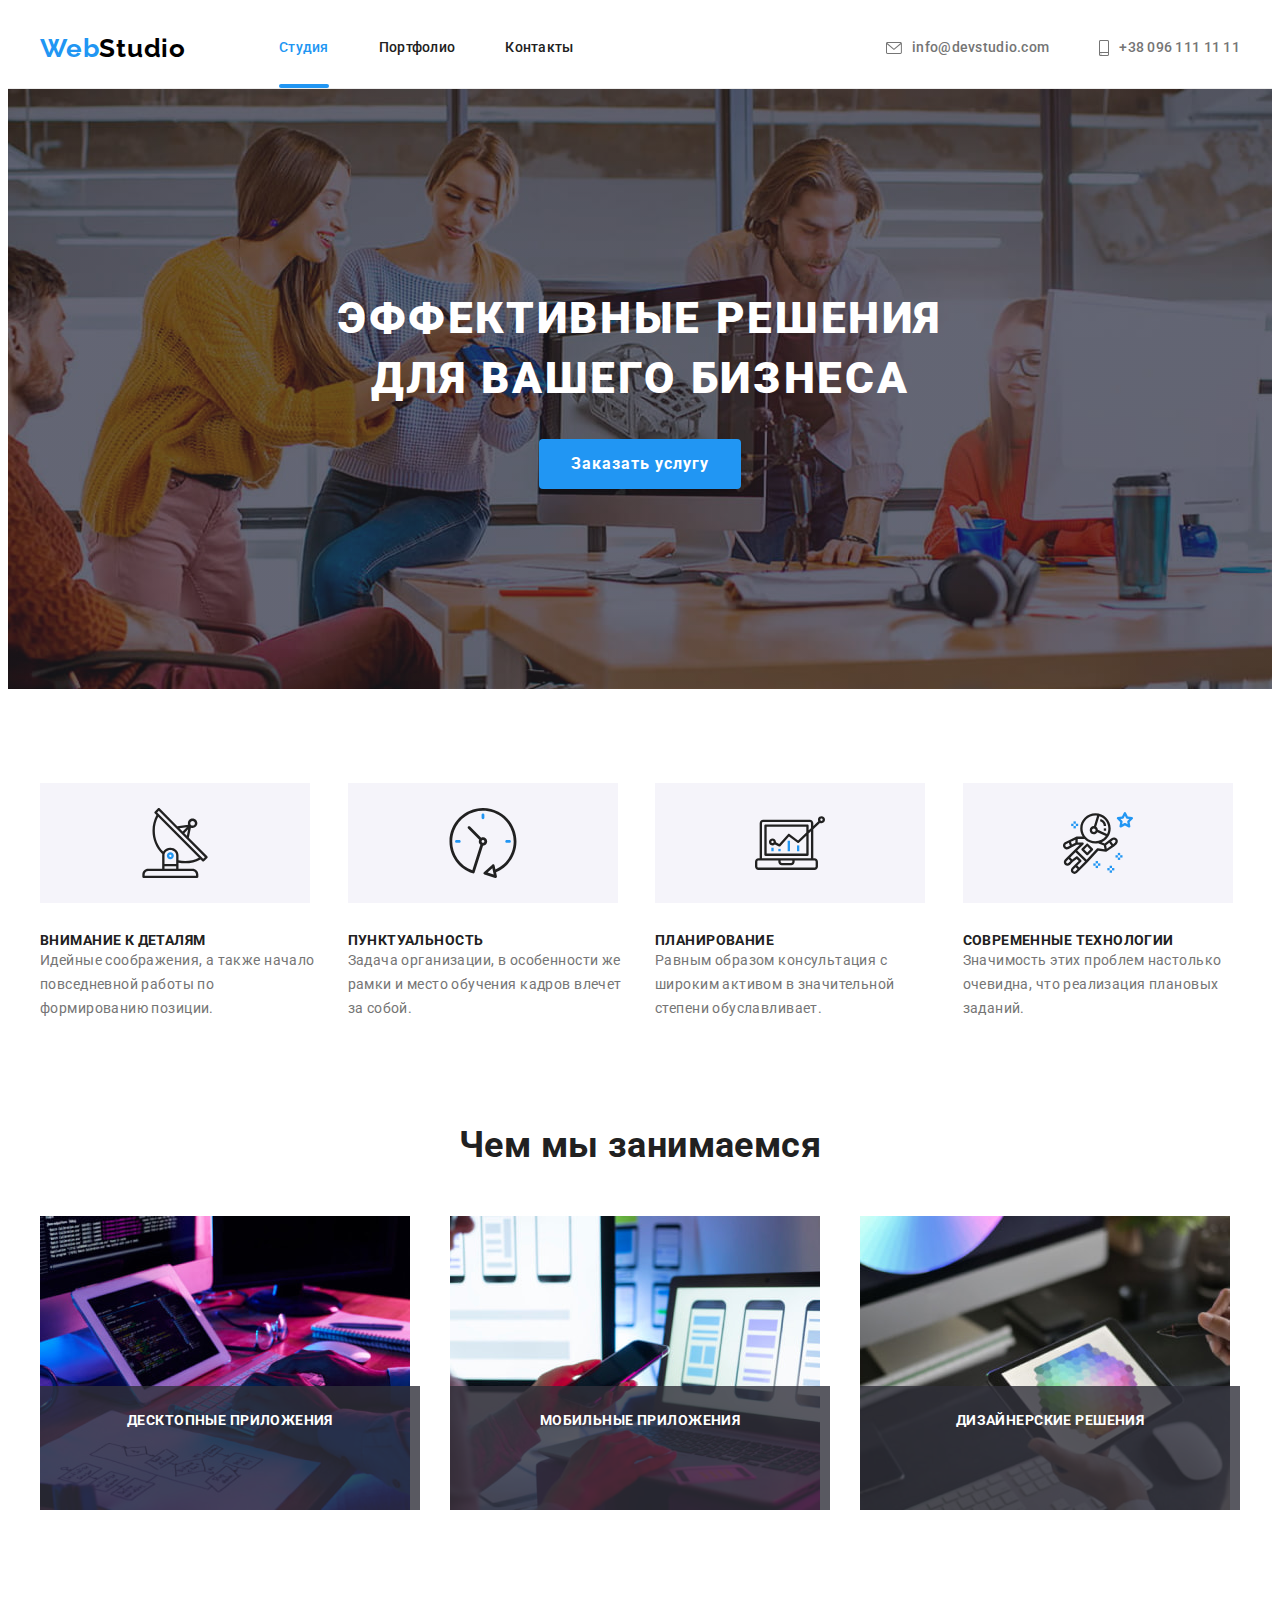
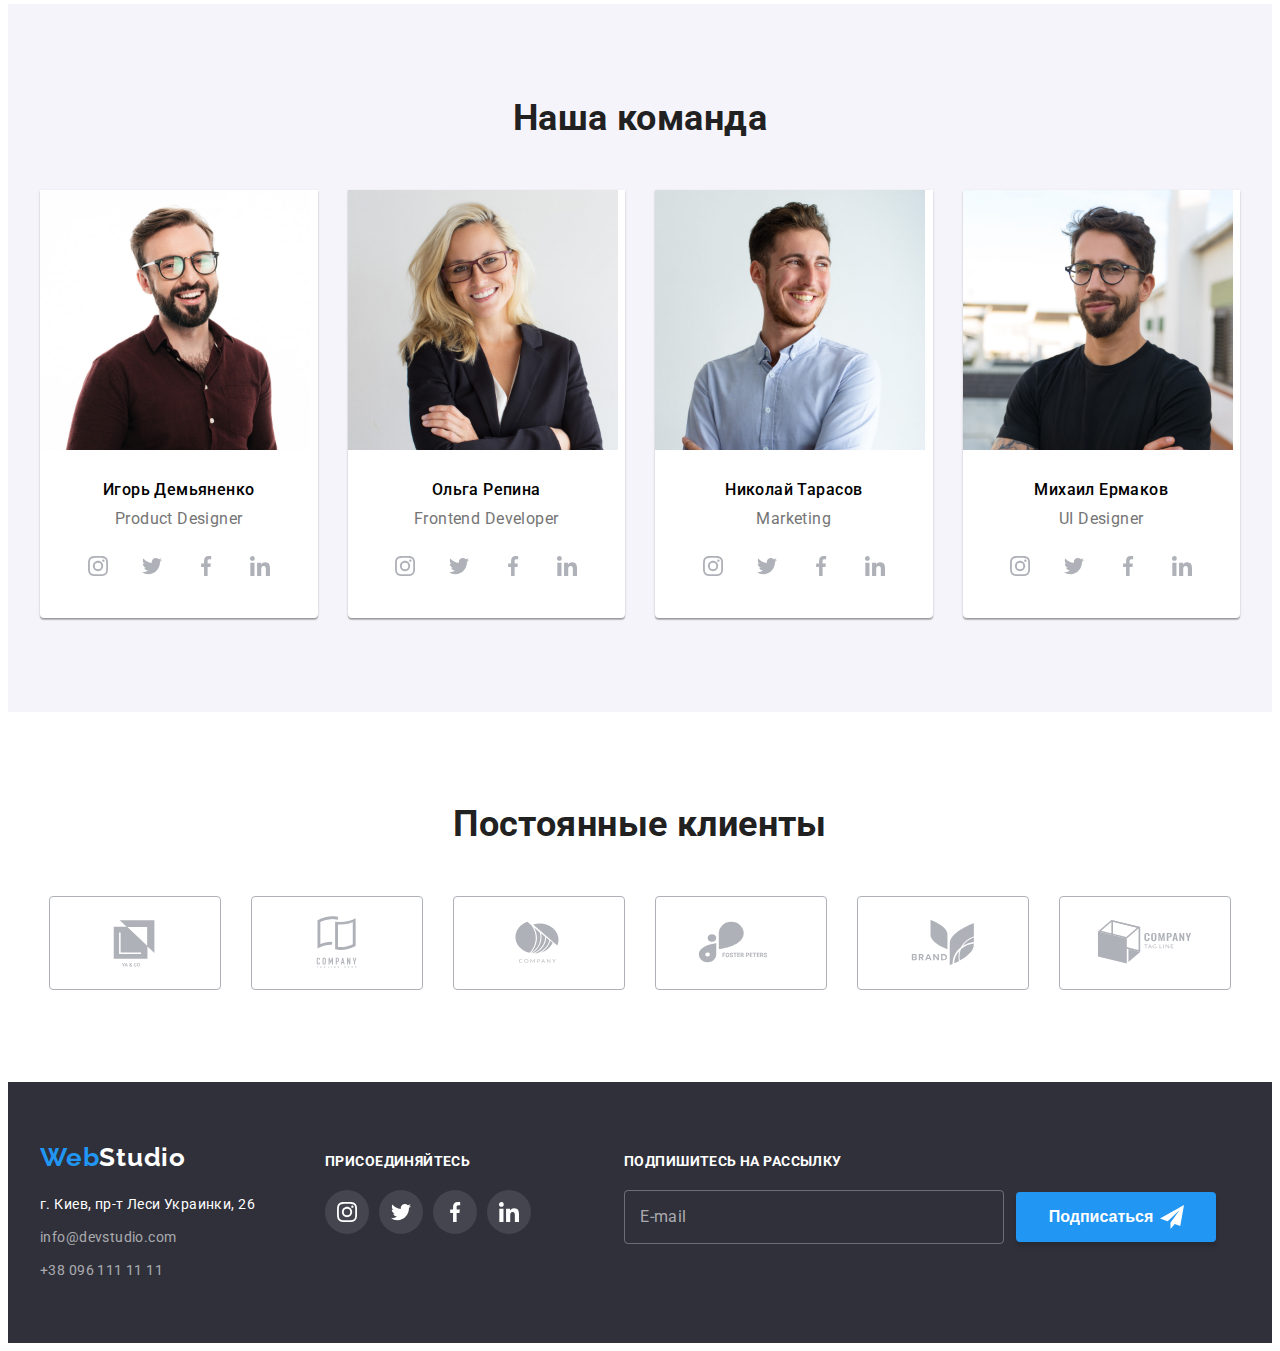
==== commit 8f22c909: "add form and email send bar" ====
--- a/index.html
+++ b/index.html
@@ -1,566 +1,474 @@
 <!DOCTYPE html>
 <html lang="en">
-  <head>
-    <meta charset="UTF-8" />
-    <meta http-equiv="X-UA-Compatible" content="IE=edge" />
-    <meta name="viewport" content="width=device-width, initial-scale=1.0" />
-    <title>Web Studio</title>
-    <!-- Project fonts -->
-    <link rel="preconnect" href="https://fonts.googleapis.com" />
-    <link rel="preconnect" href="https://fonts.gstatic.com" crossorigin />
-    <link
-      href="https://fonts.googleapis.com/css2?family=Raleway:wght@700&family=Roboto:wght@400;500;700;900&display=swap"
-      rel="stylesheet"
-    />
-    <!-- Normalize -->
-    <link
-      rel="stylesheet"
-      href="https://cdnjs.cloudflare.com/ajax/libs/modern-normalize/1.1.0/modern-normalize.min.css"
-      integrity="sha512-wpPYUAdjBVSE4KJnH1VR1HeZfpl1ub8YT/NKx4PuQ5NmX2tKuGu6U/JRp5y+Y8XG2tV+wKQpNHVUX03MfMFn9Q=="
-      crossorigin="anonymous"
-      referrerpolicy="no-referrer"
-    />
-    <!-- Custom styles -->
-    <link rel="stylesheet" href="./css/styles.css" />
-  </head>
-  <body>
-    <!-- Шапка  сайту-->
-    <header class="header">
-      <div class="container header-container">
-        <a href="./index.html" class="logo">Web<span class="logo-black">Studio</span> </a>
-        <nav class="navigator">
-          <ul class="list">
+
+<head>
+  <meta charset="UTF-8" />
+  <meta http-equiv="X-UA-Compatible" content="IE=edge" />
+  <meta name="viewport" content="width=device-width, initial-scale=1.0" />
+  <title>Web Studio</title>
+  <!-- Project fonts -->
+  <link rel="preconnect" href="https://fonts.googleapis.com" />
+  <link rel="preconnect" href="https://fonts.gstatic.com" crossorigin />
+  <link href="https://fonts.googleapis.com/css2?family=Raleway:wght@700&family=Roboto:wght@400;500;700;900&display=swap"
+    rel="stylesheet" />
+  <!-- Normalize -->
+  <link rel="stylesheet" href="https://cdnjs.cloudflare.com/ajax/libs/modern-normalize/1.1.0/modern-normalize.min.css"
+    integrity="sha512-wpPYUAdjBVSE4KJnH1VR1HeZfpl1ub8YT/NKx4PuQ5NmX2tKuGu6U/JRp5y+Y8XG2tV+wKQpNHVUX03MfMFn9Q=="
+    crossorigin="anonymous" referrerpolicy="no-referrer" />
+  <!-- Custom styles -->
+  <link rel="stylesheet" href="./css/styles.css" />
+</head>
+
+<body>
+  <!-- Шапка  сайту-->
+  <header class="header">
+    <div class="container header-container">
+      <a href="./index.html" class="logo">Web<span class="logo-black">Studio</span> </a>
+      <nav class="navigator">
+        <ul class="list">
+          <li class="item">
+            <a class="link current" href="./index.html">Студия</a>
+          </li>
+          <li class="item">
+            <a class="link" href="./portfolio.html">Портфолио</a>
+          </li>
+          <li class="item">
+            <a class="link" href="#contacts">Контакты</a>
+          </li>
+        </ul>
+      </nav>
+      <ul class="list contacts-list">
+        <li class="contacts-item">
+          <a class="contacts" href="mailto:info@devstudio.com">
+            <svg class="contacts-icon" width="16px" height="12px">
+              <use href="./images/sprite.svg#icon-envelope "></use>
+            </svg>
+            info@devstudio.com</a>
+        </li>
+        <li class="contacts-item">
+          <a class="contacts" href="tel:380961111111">
+            <svg class="contacts-icon" width="10px" height="16px">
+              <use href="./images/sprite.svg#icon-smartphone "></use>
+            </svg>
+            +38 096 111 11 11</a>
+        </li>
+      </ul>
+    </div>
+  </header>
+  <main class="main">
+    <!-- Секція "герой" -->
+    <section class="hero">
+      <div class="container">
+        <h1 class="hero-title">Эффективные решения для вашего бизнеса</h1>
+        <button class="hero-btn" type="button" name="order" data-modal-open>
+          Заказать услугу
+        </button>
+        <div class="backdrop is-hidden" data-modal>
+          <div class="modal">
+            <button class="modal-btn" data-modal-close>
+              <svg class="modbtn" width="11px" height="11px">
+                <use href="./images/sprite.svg#icon-vector"></use>
+              </svg>
+            </button>
+            <form class="form" autocomplete="off">
+              <b class="form-title">Оставьте свои данные, мы вам перезвоним</b>
+              <!-- Введення імя -->
+              <label class="form-field">
+                <input type="text" class="form-input" name="name" placeholder=" " />
+                </span>
+                <span class="form-label">Имя</span>
+                <svg class="icon" width="18" height="18">
+                  <use href="./images/sprite.svg#icon-name"></use>
+                </svg>
+              </label>
+              <!-- Телефон -->
+              <label class="form-field">
+                <input type="tel" class="form-input" name="tel" placeholder=" " />
+                <span class="form-label">Телефон</span>
+                <svg class="icon" width="18" height="18">
+                  <use href="./images/sprite.svg#icon-phone"></use>
+              </label>
+              <!-- Пошта -->
+              <label class="form-field">
+                <input type="email" class="form-input" name="email" placeholder=" " />
+                <span class="form-label">Почта</span>
+                <svg class="icon" width="18" height="18">
+                  <use href="./images/sprite.svg#icon-mail"></use>"
+              </label>
+              <!-- Коментар -->
+              <label class="form-field">
+                <textarea class="textarea form-input" name="feedback" rows="5" placeholder="Введите текст"
+                  resize="off"></textarea>
+                <span class="form-label">Коментарии</span>
+              </label>
+              <!-- Згода на умови договору -->
+              <label class="checkbox-label">
+                <input type="checkbox" class="checkbox" name="checkbox" />
+                <span class="custom-checkbox">
+                  <svg class="checkbox-icon" width="16" height="15">
+                    <use href="./images/sprite.svg#icon-checked"></use>"
+              
+                </span>
+                <span class="contract">Соглашаюсь с рассылкой и принимаю <a href="">Условия договора</a></span>
+              </label>
+              <!-- Кнопка "Відправити" -->
+              <button class="hero-btn" type="submit">Отправить</button>
+            </form>
+          </div>
+          <!-- <div class="modal-form"></div> -->
+        </div>
+      </div>
+    </section>
+    <!-- Секція "переваги" (назва секції прихована)-->
+    <section class="advantage">
+      <div class="container">
+        <h2 class="section-title invisible">Преимущества</h2>
+        <ul class="list adv grid">
+          <li class="item grid-item">
+            <div class="picture-box">
+              <svg class="adv-icon" width="70" height="70">
+                <use href="./images/sprite.svg#icon-antenna"></use>
+              </svg>
+            </div>
+            <h3 class="title">Внимание к деталям</h3>
+            <p class="text">
+              Идейные соображения, а также начало повседневной работы по формированию позиции.
+            </p>
+          </li>
+          <li class="item grid-item">
+            <div class="picture-box">
+              <svg class="adv-icon" width="70" height="70">
+                <use href="./images/sprite.svg#icon-clock"></use>
+              </svg>
+            </div>
+            <h3 class="title">Пунктуальность</h3>
+            <p class="text">
+              Задача организации, в особенности же рамки и место обучения кадров влечет за собой.
+            </p>
+          </li>
+          <li class="item grid-item">
+            <div class="picture-box">
+              <svg class="adv-icon" width="70" height="70">
+                <use href="./images/sprite.svg#icon-diagram"></use>
+              </svg>
+            </div>
+            <h3 class="title">Планирование</h3>
+            <p class="text">
+              Равным образом консультация с широким активом в значительной степени обуславливает.
+            </p>
+          </li>
+          <li class="item grid-item">
+            <div class="picture-box">
+              <svg class="adv-icon" width="70" height="70">
+                <use href="./images/sprite.svg#icon-astronaut"></use>
+              </svg>
+            </div>
+            <h3 class="title">Современные технологии</h3>
+            <p class="text">
+              Значимость этих проблем настолько очевидна, что реализация плановых заданий.
+            </p>
+          </li>
+        </ul>
+      </div>
+    </section>
+    <!-- Секція "Чим ми займаємось" -->
+    <section class="works">
+      <div class="container">
+        <h2 class="section-title">Чем мы занимаемся</h2>
+        <ul class="list work grid">
+          <li class="grid-item">
+            <img class="pic" src="./images/work/img1.jpg" alt="Web development" width="370" />
+            <p class="title">десктопные приложения</p>
+          </li>
+          <li class="grid-item">
+            <img src="./images/work/img2.jpg" alt="Mobile applications" width="370" />
+            <p class="title">мобильные приложения</p>
+          </li>
+          <li class="grid-item">
+            <img src="./images/work/img3.jpg" alt="Design" width="370" />
+            <p class="title">дизайнерские решения</p>
+          </li>
+        </ul>
+      </div>
+    </section>
+    <!-- Секція "команда" -->
+    <section class="comand">
+      <div class="container">
+        <h2 class="section-title">Наша команда</h2>
+        <ul class="list ccards grid">
+          <li class="ccard grid-item">
+            <img src="./images/comand/img1.jpg" alt="photo by Igor Demyanenko" width="270" />
+            <div class="person">
+              <h3 class="name">Игорь Демьяненко</h3>
+              <p class="prof" lang="en">Product Designer</p>
+              <ul class="social list">
+                <li class="social-item">
+                  <a class="social-link" href="" target="_blank" rel="noopener noreferrer" aria-label="Instagram">
+                    <svg class="social-icon" width="20" height="20">
+                      <use href="./images/sprite.svg#icon-instagram"></use>
+                    </svg>
+                  </a>
+                </li>
+                <li class="social-item">
+                  <a class="social-link" href="" target="_blank" rel="noopener noreferrer" aria-label="twitter">
+                    <svg class="social-icon" width="20" height="20">
+                      <use href="./images/sprite.svg#icon-twitter"></use>
+                    </svg>
+                  </a>
+                </li>
+                <li class="social-item">
+                  <a class="social-link" href="" target="_blank" rel="noopener noreferrer" aria-label="facebook">
+                    <svg class="social-icon" width="20" height="20">
+                      <use href="./images/sprite.svg#icon-facebook"></use>
+                    </svg>
+                  </a>
+                </li>
+                <li class="social-item">
+                  <a class="social-link" href="" target="_blank" rel="noopener noreferrer" aria-label="linkedin">
+                    <svg class="social-icon" width="20" height="20">
+                      <use href="./images/sprite.svg#icon-linkedin"></use>
+                    </svg>
+                  </a>
+                </li>
+              </ul>
+            </div>
+          </li>
+          <li class="ccard grid-item">
+            <img src="./images/comand/img2.jpg" alt="photo by Olga Repina" width="270" />
+            <div class="person">
+              <h3 class="name">Ольга Репина</h3>
+              <p class="prof" lang="en">Frontend Developer</p>
+              <ul class="social list">
+                <li class="social-item">
+                  <a class="social-link" href="" target="_blank" rel="noopener noreferrer" aria-label="Instagram">
+                    <svg class="social-icon" width="20" height="20">
+                      <use href="./images/sprite.svg#icon-instagram"></use>
+                    </svg>
+                  </a>
+                </li>
+                <li class="social-item">
+                  <a class="social-link" href="" target="_blank" rel="noopener noreferrer" aria-label="twitter">
+                    <svg class="social-icon" width="20" height="20">
+                      <use href="./images/sprite.svg#icon-twitter"></use>
+                    </svg>
+                  </a>
+                </li>
+                <li class="social-item">
+                  <a class="social-link" href="" target="_blank" rel="noopener noreferrer" aria-label="facebook">
+                    <svg class="social-icon" width="20" height="20">
+                      <use href="./images/sprite.svg#icon-facebook"></use>
+                    </svg>
+                  </a>
+                </li>
+                <li class="social-item">
+                  <a class="social-link" href="" target="_blank" rel="noopener noreferrer" aria-label="linkedin">
+                    <svg class="social-icon" width="20" height="20">
+                      <use href="./images/sprite.svg#icon-linkedin"></use>
+                    </svg>
+                  </a>
+                </li>
+              </ul>
+            </div>
+          </li>
+          <li class="ccard grid-item">
+            <img src="./images/comand/img3.jpg" alt="photo by Nikolai Tarasov" width="270" />
+            <div class="person">
+              <h3 class="name">Николай Тарасов</h3>
+              <p class="prof" lang="en">Marketing</p>
+              <ul class="social list">
+                <li class="social-item">
+                  <a class="social-link" href="" target="_blank" rel="noopener noreferrer" aria-label="Instagram">
+                    <svg class="social-icon" width="20" height="20">
+                      <use href="./images/sprite.svg#icon-instagram"></use>
+                    </svg>
+                  </a>
+                </li>
+                <li class="social-item">
+                  <a class="social-link" href="" target="_blank" rel="noopener noreferrer" aria-label="twitter">
+                    <svg class="social-icon" width="20" height="20">
+                      <use href="./images/sprite.svg#icon-twitter"></use>
+                    </svg>
+                  </a>
+                </li>
+                <li class="social-item">
+                  <a class="social-link" href="" target="_blank" rel="noopener noreferrer" aria-label="facebook">
+                    <svg class="social-icon" width="20" height="20">
+                      <use href="./images/sprite.svg#icon-facebook"></use>
+                    </svg>
+                  </a>
+                </li>
+                <li class="social-item">
+                  <a class="social-link" href="" target="_blank" rel="noopener noreferrer" aria-label="linkedin">
+                    <svg class="social-icon" width="20" height="20">
+                      <use href="./images/sprite.svg#icon-linkedin"></use>
+                    </svg>
+                  </a>
+                </li>
+              </ul>
+            </div>
+          </li>
+          <li class="ccard grid-item">
+            <img src="./images/comand/img4.jpg" alt="photo by Mikhail Ermakov" width="270" />
+            <div class="person">
+              <h3 class="name">Михаил Ермаков</h3>
+              <p class="prof" lang="en">UI Designer</p>
+              <ul class="social list">
+                <li class="social-item">
+                  <a class="social-link" href="" target="_blank" rel="noopener noreferrer" aria-label="Instagram">
+                    <svg class="social-icon" width="20" height="20">
+                      <use href="./images/sprite.svg#icon-instagram"></use>
+                    </svg>
+                  </a>
+                </li>
+                <li class="social-item">
+                  <a class="social-link" href="" target="_blank" rel="noopener noreferrer" aria-label="twitter">
+                    <svg class="social-icon" width="20" height="20">
+                      <use href="./images/sprite.svg#icon-twitter"></use>
+                    </svg>
+                  </a>
+                </li>
+                <li class="social-item">
+                  <a class="social-link" href="" target="_blank" rel="noopener noreferrer" aria-label="facebook">
+                    <svg class="social-icon" width="20" height="20">
+                      <use href="./images/sprite.svg#icon-facebook"></use>
+                    </svg>
+                  </a>
+                </li>
+                <li class="social-item">
+                  <a class="social-link" href="" target="_blank" rel="noopener noreferrer" aria-label="linkedin">
+                    <svg class="social-icon" width="20" height="20">
+                      <use href="./images/sprite.svg#icon-linkedin"></use>
+                    </svg>
+                  </a>
+                </li>
+              </ul>
+            </div>
+          </li>
+        </ul>
+      </div>
+    </section>
+    <!-- Секція "Постійні клієнти" -->
+    <section class="clients">
+      <div class="container">
+        <h2 class="section-title">Постоянные клиенты</h2>
+        <ul class="list">
+          <li class="item">
+            <a class="link" href="">
+              <svg class="clients-icon" width="106" height="60">
+                <use href="./images/sprite.svg#icon-logo1"></use>
+              </svg>
+            </a>
+          </li>
+          <li class="item">
+            <a class="link" href="">
+              <svg class="clients-icon" width="106" height="60">
+                <use href="./images/sprite.svg#icon-logo2"></use>
+              </svg>
+            </a>
+          </li>
+          <li class="item">
+            <a class="link" href="">
+              <svg class="clients-icon" width="106" height="60">
+                <use href="./images/sprite.svg#icon-logo3"></use>
+              </svg>
+            </a>
+          </li>
+          <li class="item">
+            <a class="link" href="">
+              <svg class="clients-icon" width="106" height="60">
+                <use href="./images/sprite.svg#icon-logo4"></use>
+              </svg>
+            </a>
+          </li>
+          <li class="item">
+            <a class="link" href="">
+              <svg class="clients-icon" width="106" height="60">
+                <use href="./images/sprite.svg#icon-logo5"></use>
+              </svg>
+            </a>
+          </li>
+          <li class="item">
+            <a class="link" href="">
+              <svg class="clients-icon" width="106" height="60">
+                <use href="./images/sprite.svg#icon-logo6"></use>
+              </svg>
+            </a>
+          </li>
+        </ul>
+      </div>
+    </section>
+  </main>
+  <!-- Підвал сайту -->
+  <footer class="footer">
+    <div class="container">
+      <div class="address-container">
+        <a class="logo" href="./index.html">Web<span class="logo-white">Studio</span> </a>
+        <address class="address" id="contacts">
+          <ul class="list ads">
             <li class="item">
-              <a class="link current" href="./index.html">Студия</a>
+              <a class="map" href="//goo.gl/maps/XvVAJL7zwZZcy64VA" target="_blank" rel="noopener noreferrer">г. Киев,
+                пр-т Леси Украинки, 26</a>
             </li>
             <li class="item">
-              <a class="link" href="./portfolio.html">Портфолио</a>
+              <a class="mail" href="mailto:info@devstudio.com">info@devstudio.com</a>
             </li>
             <li class="item">
-              <a class="link" href="#contacts">Контакты</a>
+              <a class="tel" href="tel:380961111111">+38 096 111 11 11</a>
             </li>
           </ul>
-        </nav>
-        <ul class="list contacts-list">
-          <li class="contacts-item">
-            <a class="contacts" href="mailto:info@devstudio.com">
-              <svg class="contacts-icon" width="16px" height="12px">
-                <use href="./images/sprite.svg#icon-envelope "></use>
-              </svg>
-              info@devstudio.com</a
-            >
-          </li>
-          <li class="contacts-item">
-            <a class="contacts" href="tel:380961111111">
-              <svg class="contacts-icon" width="10px" height="16px">
-                <use href="./images/sprite.svg#icon-smartphone "></use>
-              </svg>
-              +38 096 111 11 11</a
-            >
-          </li>
-        </ul>
-      </div>
-    </header>
-    <main class="main">
-      <!-- Секція "герой" -->
-      <section class="hero">
-        <div class="container">
-          <h1 class="hero-title">Эффективные решения для вашего бизнеса</h1>
-          <button class="hero-btn" type="button" name="order" data-modal-open>
-            Заказать услугу
+        </address>
+      </div>
+      <div class="call">
+        <h3 class="call-title">Присоединяйтесь</h3>
+        <ul class="list">
+          <li class="item">
+            <a class="call-link" href="" target="_blank" rel="noopener noreferrer" aria-label="Instagram">
+              <svg class="call-icon" width="20" height="20">
+                <use href="./images/sprite.svg#icon-instagram"></use>
+              </svg>
+            </a>
+          </li>
+          <li class="item">
+            <a class="call-link" href="" target="_blank" rel="noopener noreferrer" aria-label="twitter">
+              <svg class="call-icon" width="20" height="20">
+                <use href="./images/sprite.svg#icon-twitter"></use>
+              </svg>
+            </a>
+          </li>
+          <li class="item">
+            <a class="call-link" href="" target="_blank" rel="noopener noreferrer" aria-label="facebook">
+              <svg class="call-icon" width="20" height="20">
+                <use href="./images/sprite.svg#icon-facebook"></use>
+              </svg>
+            </a>
+          </li>
+          <li class="item">
+            <a class="call-link" href="" target="_blank" rel="noopener noreferrer" aria-label="linkedin">
+              <svg class="call-icon" width="20" height="20">
+                <use href="./images/sprite.svg#icon-linkedin"></use>
+              </svg>
+            </a>
+          </li>
+        </ul>
+      </div>
+      <div class="mailing">
+        <h3 class="mailing-title">Подпишитесь на рассылку</h3>
+        <form class="fform">
+          <div class="fform-field">
+            <input type="email" class="mail-input" name="email" id="email" autocomplete="off" placeholder=" " />
+            <label for="email" class="fform-label">E-mail</label>
+          </div>
+          <button type="submit" class="mail-btn">
+            <p>Подписаться</p>
+            <svg class="mail-icon" width="24" height="24">
+              <use href="./images/sprite.svg#icon-send"></use>
+            </svg>
           </button>
-          <div class="backdrop is-hidden" data-modal>
-            <div class="modal">
-              <button class="modal-btn" data-modal-close>
-                <svg class="modbtn" width="11px" height="11px">
-                  <use href="./images/sprite.svg#icon-vector"></use>
-                </svg>
-              </button>
-            </div>
-            <!-- <div class="modal-form"></div> -->
-          </div>
-        </div>
-      </section>
-      <!-- Секція "переваги" (назва секції прихована)-->
-      <section class="advantage">
-        <div class="container">
-          <h2 class="section-title invisible">Преимущества</h2>
-          <ul class="list adv grid">
-            <li class="item grid-item">
-              <div class="picture-box">
-                <svg class="adv-icon" width="70" height="70">
-                  <use href="./images/sprite.svg#icon-antenna"></use>
-                </svg>
-              </div>
-              <h3 class="title">Внимание к деталям</h3>
-              <p class="text">
-                Идейные соображения, а также начало повседневной работы по формированию позиции.
-              </p>
-            </li>
-            <li class="item grid-item">
-              <div class="picture-box">
-                <svg class="adv-icon" width="70" height="70">
-                  <use href="./images/sprite.svg#icon-clock"></use>
-                </svg>
-              </div>
-              <h3 class="title">Пунктуальность</h3>
-              <p class="text">
-                Задача организации, в особенности же рамки и место обучения кадров влечет за собой.
-              </p>
-            </li>
-            <li class="item grid-item">
-              <div class="picture-box">
-                <svg class="adv-icon" width="70" height="70">
-                  <use href="./images/sprite.svg#icon-diagram"></use>
-                </svg>
-              </div>
-              <h3 class="title">Планирование</h3>
-              <p class="text">
-                Равным образом консультация с широким активом в значительной степени обуславливает.
-              </p>
-            </li>
-            <li class="item grid-item">
-              <div class="picture-box">
-                <svg class="adv-icon" width="70" height="70">
-                  <use href="./images/sprite.svg#icon-astronaut"></use>
-                </svg>
-              </div>
-              <h3 class="title">Современные технологии</h3>
-              <p class="text">
-                Значимость этих проблем настолько очевидна, что реализация плановых заданий.
-              </p>
-            </li>
-          </ul>
-        </div>
-      </section>
-      <!-- Секція "Чим ми займаємось" -->
-      <section class="works">
-        <div class="container">
-          <h2 class="section-title">Чем мы занимаемся</h2>
-          <ul class="list work grid">
-            <li class="grid-item">
-              <img class="pic" src="./images/work/img1.jpg" alt="Web development" width="370" />
-              <p class="title">десктопные приложения</p>
-            </li>
-            <li class="grid-item">
-              <img src="./images/work/img2.jpg" alt="Mobile applications" width="370" />
-              <p class="title">мобильные приложения</p>
-            </li>
-            <li class="grid-item">
-              <img src="./images/work/img3.jpg" alt="Design" width="370" />
-              <p class="title">дизайнерские решения</p>
-            </li>
-          </ul>
-        </div>
-      </section>
-      <!-- Секція "команда" -->
-      <section class="comand">
-        <div class="container">
-          <h2 class="section-title">Наша команда</h2>
-          <ul class="list ccards grid">
-            <li class="ccard grid-item">
-              <img src="./images/comand/img1.jpg" alt="photo by Igor Demyanenko" width="270" />
-              <div class="person">
-                <h3 class="name">Игорь Демьяненко</h3>
-                <p class="prof" lang="en">Product Designer</p>
-                <ul class="social list">
-                  <li class="social-item">
-                    <a
-                      class="social-link"
-                      href=""
-                      target="_blank"
-                      rel="noopener noreferrer"
-                      aria-label="Instagram"
-                    >
-                      <svg class="social-icon" width="20" height="20">
-                        <use href="./images/sprite.svg#icon-instagram"></use>
-                      </svg>
-                    </a>
-                  </li>
-                  <li class="social-item">
-                    <a
-                      class="social-link"
-                      href=""
-                      target="_blank"
-                      rel="noopener noreferrer"
-                      aria-label="twitter"
-                    >
-                      <svg class="social-icon" width="20" height="20">
-                        <use href="./images/sprite.svg#icon-twitter"></use>
-                      </svg>
-                    </a>
-                  </li>
-                  <li class="social-item">
-                    <a
-                      class="social-link"
-                      href=""
-                      target="_blank"
-                      rel="noopener noreferrer"
-                      aria-label="facebook"
-                    >
-                      <svg class="social-icon" width="20" height="20">
-                        <use href="./images/sprite.svg#icon-facebook"></use>
-                      </svg>
-                    </a>
-                  </li>
-                  <li class="social-item">
-                    <a
-                      class="social-link"
-                      href=""
-                      target="_blank"
-                      rel="noopener noreferrer"
-                      aria-label="linkedin"
-                    >
-                      <svg class="social-icon" width="20" height="20">
-                        <use href="./images/sprite.svg#icon-linkedin"></use>
-                      </svg>
-                    </a>
-                  </li>
-                </ul>
-              </div>
-            </li>
-            <li class="ccard grid-item">
-              <img src="./images/comand/img2.jpg" alt="photo by Olga Repina" width="270" />
-              <div class="person">
-                <h3 class="name">Ольга Репина</h3>
-                <p class="prof" lang="en">Frontend Developer</p>
-                <ul class="social list">
-                  <li class="social-item">
-                    <a
-                      class="social-link"
-                      href=""
-                      target="_blank"
-                      rel="noopener noreferrer"
-                      aria-label="Instagram"
-                    >
-                      <svg class="social-icon" width="20" height="20">
-                        <use href="./images/sprite.svg#icon-instagram"></use>
-                      </svg>
-                    </a>
-                  </li>
-                  <li class="social-item">
-                    <a
-                      class="social-link"
-                      href=""
-                      target="_blank"
-                      rel="noopener noreferrer"
-                      aria-label="twitter"
-                    >
-                      <svg class="social-icon" width="20" height="20">
-                        <use href="./images/sprite.svg#icon-twitter"></use>
-                      </svg>
-                    </a>
-                  </li>
-                  <li class="social-item">
-                    <a
-                      class="social-link"
-                      href=""
-                      target="_blank"
-                      rel="noopener noreferrer"
-                      aria-label="facebook"
-                    >
-                      <svg class="social-icon" width="20" height="20">
-                        <use href="./images/sprite.svg#icon-facebook"></use>
-                      </svg>
-                    </a>
-                  </li>
-                  <li class="social-item">
-                    <a
-                      class="social-link"
-                      href=""
-                      target="_blank"
-                      rel="noopener noreferrer"
-                      aria-label="linkedin"
-                    >
-                      <svg class="social-icon" width="20" height="20">
-                        <use href="./images/sprite.svg#icon-linkedin"></use>
-                      </svg>
-                    </a>
-                  </li>
-                </ul>
-              </div>
-            </li>
-            <li class="ccard grid-item">
-              <img src="./images/comand/img3.jpg" alt="photo by Nikolai Tarasov" width="270" />
-              <div class="person">
-                <h3 class="name">Николай Тарасов</h3>
-                <p class="prof" lang="en">Marketing</p>
-                <ul class="social list">
-                  <li class="social-item">
-                    <a
-                      class="social-link"
-                      href=""
-                      target="_blank"
-                      rel="noopener noreferrer"
-                      aria-label="Instagram"
-                    >
-                      <svg class="social-icon" width="20" height="20">
-                        <use href="./images/sprite.svg#icon-instagram"></use>
-                      </svg>
-                    </a>
-                  </li>
-                  <li class="social-item">
-                    <a
-                      class="social-link"
-                      href=""
-                      target="_blank"
-                      rel="noopener noreferrer"
-                      aria-label="twitter"
-                    >
-                      <svg class="social-icon" width="20" height="20">
-                        <use href="./images/sprite.svg#icon-twitter"></use>
-                      </svg>
-                    </a>
-                  </li>
-                  <li class="social-item">
-                    <a
-                      class="social-link"
-                      href=""
-                      target="_blank"
-                      rel="noopener noreferrer"
-                      aria-label="facebook"
-                    >
-                      <svg class="social-icon" width="20" height="20">
-                        <use href="./images/sprite.svg#icon-facebook"></use>
-                      </svg>
-                    </a>
-                  </li>
-                  <li class="social-item">
-                    <a
-                      class="social-link"
-                      href=""
-                      target="_blank"
-                      rel="noopener noreferrer"
-                      aria-label="linkedin"
-                    >
-                      <svg class="social-icon" width="20" height="20">
-                        <use href="./images/sprite.svg#icon-linkedin"></use>
-                      </svg>
-                    </a>
-                  </li>
-                </ul>
-              </div>
-            </li>
-            <li class="ccard grid-item">
-              <img src="./images/comand/img4.jpg" alt="photo by Mikhail Ermakov" width="270" />
-              <div class="person">
-                <h3 class="name">Михаил Ермаков</h3>
-                <p class="prof" lang="en">UI Designer</p>
-                <ul class="social list">
-                  <li class="social-item">
-                    <a
-                      class="social-link"
-                      href=""
-                      target="_blank"
-                      rel="noopener noreferrer"
-                      aria-label="Instagram"
-                    >
-                      <svg class="social-icon" width="20" height="20">
-                        <use href="./images/sprite.svg#icon-instagram"></use>
-                      </svg>
-                    </a>
-                  </li>
-                  <li class="social-item">
-                    <a
-                      class="social-link"
-                      href=""
-                      target="_blank"
-                      rel="noopener noreferrer"
-                      aria-label="twitter"
-                    >
-                      <svg class="social-icon" width="20" height="20">
-                        <use href="./images/sprite.svg#icon-twitter"></use>
-                      </svg>
-                    </a>
-                  </li>
-                  <li class="social-item">
-                    <a
-                      class="social-link"
-                      href=""
-                      target="_blank"
-                      rel="noopener noreferrer"
-                      aria-label="facebook"
-                    >
-                      <svg class="social-icon" width="20" height="20">
-                        <use href="./images/sprite.svg#icon-facebook"></use>
-                      </svg>
-                    </a>
-                  </li>
-                  <li class="social-item">
-                    <a
-                      class="social-link"
-                      href=""
-                      target="_blank"
-                      rel="noopener noreferrer"
-                      aria-label="linkedin"
-                    >
-                      <svg class="social-icon" width="20" height="20">
-                        <use href="./images/sprite.svg#icon-linkedin"></use>
-                      </svg>
-                    </a>
-                  </li>
-                </ul>
-              </div>
-            </li>
-          </ul>
-        </div>
-      </section>
-      <!-- Секція "Постійні клієнти" -->
-      <section class="clients">
-        <div class="container">
-          <h2 class="section-title">Постоянные клиенты</h2>
-          <ul class="list">
-            <li class="item">
-              <a class="link" href="">
-                <svg class="clients-icon" width="106" height="60">
-                  <use href="./images/sprite.svg#icon-logo1"></use>
-                </svg>
-              </a>
-            </li>
-            <li class="item">
-              <a class="link" href="">
-                <svg class="clients-icon" width="106" height="60">
-                  <use href="./images/sprite.svg#icon-logo2"></use>
-                </svg>
-              </a>
-            </li>
-            <li class="item">
-              <a class="link" href="">
-                <svg class="clients-icon" width="106" height="60">
-                  <use href="./images/sprite.svg#icon-logo3"></use>
-                </svg>
-              </a>
-            </li>
-            <li class="item">
-              <a class="link" href="">
-                <svg class="clients-icon" width="106" height="60">
-                  <use href="./images/sprite.svg#icon-logo4"></use>
-                </svg>
-              </a>
-            </li>
-            <li class="item">
-              <a class="link" href="">
-                <svg class="clients-icon" width="106" height="60">
-                  <use href="./images/sprite.svg#icon-logo5"></use>
-                </svg>
-              </a>
-            </li>
-            <li class="item">
-              <a class="link" href="">
-                <svg class="clients-icon" width="106" height="60">
-                  <use href="./images/sprite.svg#icon-logo6"></use>
-                </svg>
-              </a>
-            </li>
-          </ul>
-        </div>
-      </section>
-    </main>
-    <!-- Підвал сайту -->
-    <footer class="footer">
-      <div class="container">
-        <div class="address-container">
-          <a class="logo" href="./index.html">Web<span class="logo-white">Studio</span> </a>
-          <address class="address" id="contacts">
-            <ul class="list ads">
-              <li class="item">
-                <a
-                  class="map"
-                  href="//goo.gl/maps/XvVAJL7zwZZcy64VA"
-                  target="_blank"
-                  rel="noopener noreferrer"
-                  >г. Киев, пр-т Леси Украинки, 26</a
-                >
-              </li>
-              <li class="item">
-                <a class="mail" href="mailto:info@devstudio.com">info@devstudio.com</a>
-              </li>
-              <li class="item">
-                <a class="tel" href="tel:380961111111">+38 096 111 11 11</a>
-              </li>
-            </ul>
-          </address>
-        </div>
-        <div class="call">
-          <h3 class="call-title">Присоединяйтесь</h3>
-          <ul class="list">
-            <li class="item">
-              <a
-                class="call-link"
-                href=""
-                target="_blank"
-                rel="noopener noreferrer"
-                aria-label="Instagram"
-              >
-                <svg class="call-icon" width="20" height="20">
-                  <use href="./images/sprite.svg#icon-instagram"></use>
-                </svg>
-              </a>
-            </li>
-            <li class="item">
-              <a
-                class="call-link"
-                href=""
-                target="_blank"
-                rel="noopener noreferrer"
-                aria-label="twitter"
-              >
-                <svg class="call-icon" width="20" height="20">
-                  <use href="./images/sprite.svg#icon-twitter"></use>
-                </svg>
-              </a>
-            </li>
-            <li class="item">
-              <a
-                class="call-link"
-                href=""
-                target="_blank"
-                rel="noopener noreferrer"
-                aria-label="facebook"
-              >
-                <svg class="call-icon" width="20" height="20">
-                  <use href="./images/sprite.svg#icon-facebook"></use>
-                </svg>
-              </a>
-            </li>
-            <li class="item">
-              <a
-                class="call-link"
-                href=""
-                target="_blank"
-                rel="noopener noreferrer"
-                aria-label="linkedin"
-              >
-                <svg class="call-icon" width="20" height="20">
-                  <use href="./images/sprite.svg#icon-linkedin"></use>
-                </svg>
-              </a>
-            </li>
-          </ul>
-        </div>
-        <div class="mailing">
-          <h3 class="mailing-title">Подпишитесь на рассылку</h3>
-          <form class="js-speaker-form">
-            <input type="email" class="mail-input" name="email" placeholder="E-mail" />
-            
-            <button type="submit" class="mail-btn" >
-              <p>Подписаться</p>
-              <svg class="mail-icon" width="24" height="24">
-                <use href="./images/sprite.svg#icon-send"></use>
-              </svg>
-            </button>
-          </form> 
-        </div>
-      </div>
-    </footer>
-    <script src="./js/modal.js"></script>
-    <script>
-      (() => {
-        document.querySelector('.js-speaker-form').addEventListener('submit', e => {
-          e.preventDefault();
-          new FormData(e.currentTarget).forEach((value, name) => console.log('${name}: ${value}'));
-        });
-      })();
-    </script>
-  </body>
-</html>
+        </form>
+      </div>
+    </div>
+  </footer>
+  <script src="./js/modal.js"></script>
+</body>
+
+</html>--- a/css/styles.css
+++ b/css/styles.css
@@ -38,7 +38,6 @@
  }
 
 .container{
-    /* outline: 1px solid red; */
     width: 1200px;
     padding-left: 15px;
     padding-right: 15px;
@@ -230,6 +229,7 @@
     left: 0;
     width: 100%;
     height: 100%;
+    z-index: 10;
     background-color: rgba(0, 0, 0, 0.2);
 
     opacity: 1;
@@ -273,6 +273,133 @@
     border: 1px solid rgba(0, 0, 0, 0.1);
     background-color: transparent;
 }
+.modal-btn:hover,
+.modal-btn:focus{
+    fill:var(--accent-color);
+}
+/* ============================== */
+/* modal    F  o  r  m            */ 
+/* ============================== */
+
+.form {
+    display: flex;
+    justify-content: flex-start;
+    flex-direction: column;
+    align-items: stretch;
+    padding: 0 40px;
+}
+.form-field{
+    position: relative;
+    margin-bottom: 26px;
+}
+.form-title{
+    margin-top: 40px;
+    margin-bottom: 30px;
+    text-align: center;
+
+    font-weight: 700;
+    font-size: 20px;
+    line-height: 1.15;
+    letter-spacing: 0.03em;
+    color: var(--primary-text-color);
+
+}
+.form-input{
+    width: 100%;
+    padding: 11px 10px 11px 42px;
+    margin:0;
+
+    font: inherit;
+    border: 1px solid rgba(33, 33, 33, 0.2);
+    border-radius: 4px;
+    outline: transparent;
+} 
+/* Ефект focus на комірках та іконках форми */
+.form-field:focus-within .form-input,
+.form-input:not(:placeholder-shown){
+    border: 1px solid var(--accent-color);
+}  
+.form-input:focus{
+    outline:var(--accent-color);
+}  
+.form-input:focus ~ .icon,
+.form-input:not(:placeholder-shown) ~ .icon{
+    fill: var(--accent-color);
+}
+/* Ефект Hover на комірках форми */
+.form-input:hover{
+    border: 1px solid var(--accent-color);
+    cursor: pointer;
+}
+.form-input:hover ~.icon{
+    fill:var(--accent-color);
+}   
+/* Заголовки рядків форми */
+.form-label{
+    position: absolute;
+    top: -16px;
+    left: 0;
+    font-size: 12px;
+    line-height: 1.17;
+    letter-spacing: 0.01em;
+    color: var(--secondary-text-color);
+}
+/* Вирівнювання іконок */
+.icon{
+    position: absolute;
+    top:50%;
+    left: 12px;
+    transform: translateY(-50%);
+}
+/* Налаштування текстового поля зворотнього звязку */
+.textarea{
+    resize: none;
+    padding-left: 10px;
+}
+/* "галочка" чекбокс */
+.checkbox-label{
+    position: relative;
+    padding-left: 30px;
+    margin-bottom: 30px; 
+}
+.checkbox{
+    appearance: none;
+}
+.custom-checkbox{
+    position:absolute;
+    padding: 0;
+    top: 50%;
+    left: 12px;
+    transform: translateY(-50%);    
+
+    width: 16px;
+    height: 15px;
+
+    border-radius: 2px;
+    outline: 2px solid var(--primary-text-color);
+    outline-offset: -2px;
+
+    transition: outline-color 250ms var(--timing-function),
+    background-color 250ms var(--timing-function);
+}
+.checkbox-icon{
+    opacity: 0;
+    transition: opacity 250ms var(--timing-function),
+}
+.checkbox:checked+.custom-checkbox .checkbox-icon{
+    opacity: 1;
+}
+.checkbox:checked+.custom-checkbox{
+    outline-color: var(--accent-color);
+    background-color: var(--accent-color);
+}
+/* Кнопка відправлення форми */
+.form .hero-btn{
+    margin: 0 auto;
+    width: 200px;
+}
+
+/* ================================== */
 
 /* Назви секцій  */
 .section-title {
@@ -579,47 +706,68 @@
 }
 
 /*    Підписатись на розсилку */
-.mail-input::placeholder{
-color:rgba(255, 255, 255, 0.6);
-font-size: 16px;
-line-height: 1.25;
-
-}
-.mail-input:not(:placeholder-shown) {
-    background-color: transparent;
-    color: rgba(255, 255, 255, 0.9);
-}
-
-
-.mail-input {
+
+.fform{
+    display: flex;
+    align-items: center;
+    
+    flex-direction: row; 
+    flex-wrap: wrap;
+}
+.fform-field{
+    position:relative;
+    overflow: hidden;
+}
+.mail-input {      
     height: 50px;
     min-width: 360px;
+    /* margin-right: 12px; */
     padding-left: 16px;
+   
+    font: inherit;
+    font-size: 16px;
+    line-height: 1.2;
+    letter-spacing: 0.03em; 
+   
     border: 1px solid rgba(255, 255, 255, 0.3);
+    border-radius: 4px; 
+    
+    background-color: transparent;
+    color: rgba(255, 255, 255, 0.8);
+    outline: transparent;
+}
+
+.fform-label {
+    position: absolute;
+    top: 50%;
+    left: 16px;
+    font: inherit;
+    font-size: 16px;
+    line-height: 1.2;
+    letter-spacing: 0.03em;
+
+    background-color: transparent;
+    color: rgba(255, 255, 255, 0.6);
+
+    transform: translate(0, -50%);
+    transition: transform 250ms var(--timing-function);
+}
+
+.mail-input:focus + .fform-label,
+.mail-input:not(:placeholder-shown) + .fform-label {
+    transform: translate(-150%, -50%);
+}
+.fform-field:focus-within{
+    outline: 1px solid rgba(255, 255, 255, 0.8);
     border-radius: 4px;
-    background-color: transparent;
-    margin-right: 12px;
-    margin-bottom: 10px;
-    font-size: 16px;
-    line-height: 1.25;
-    color:rgba(255, 255, 255, 0.3);
-}
-.mail-input:checked{
-    background-color: transparent;
-    border: none;
-    padding-left: 10px;
-}
-/* .mail-input input {
-    background-color: var(--third-bg-color);
-    padding-left: 10px;
-    color: red;
-    text-align: right;
-} */
+}
+/* --------- */
 .mail-btn{
     position: relative;
 
     height: 50px;
     min-width: 200px;
+    margin-left: 12px;
     padding: 10px 60px 10px 30px;
 
     font-weight: 700;
